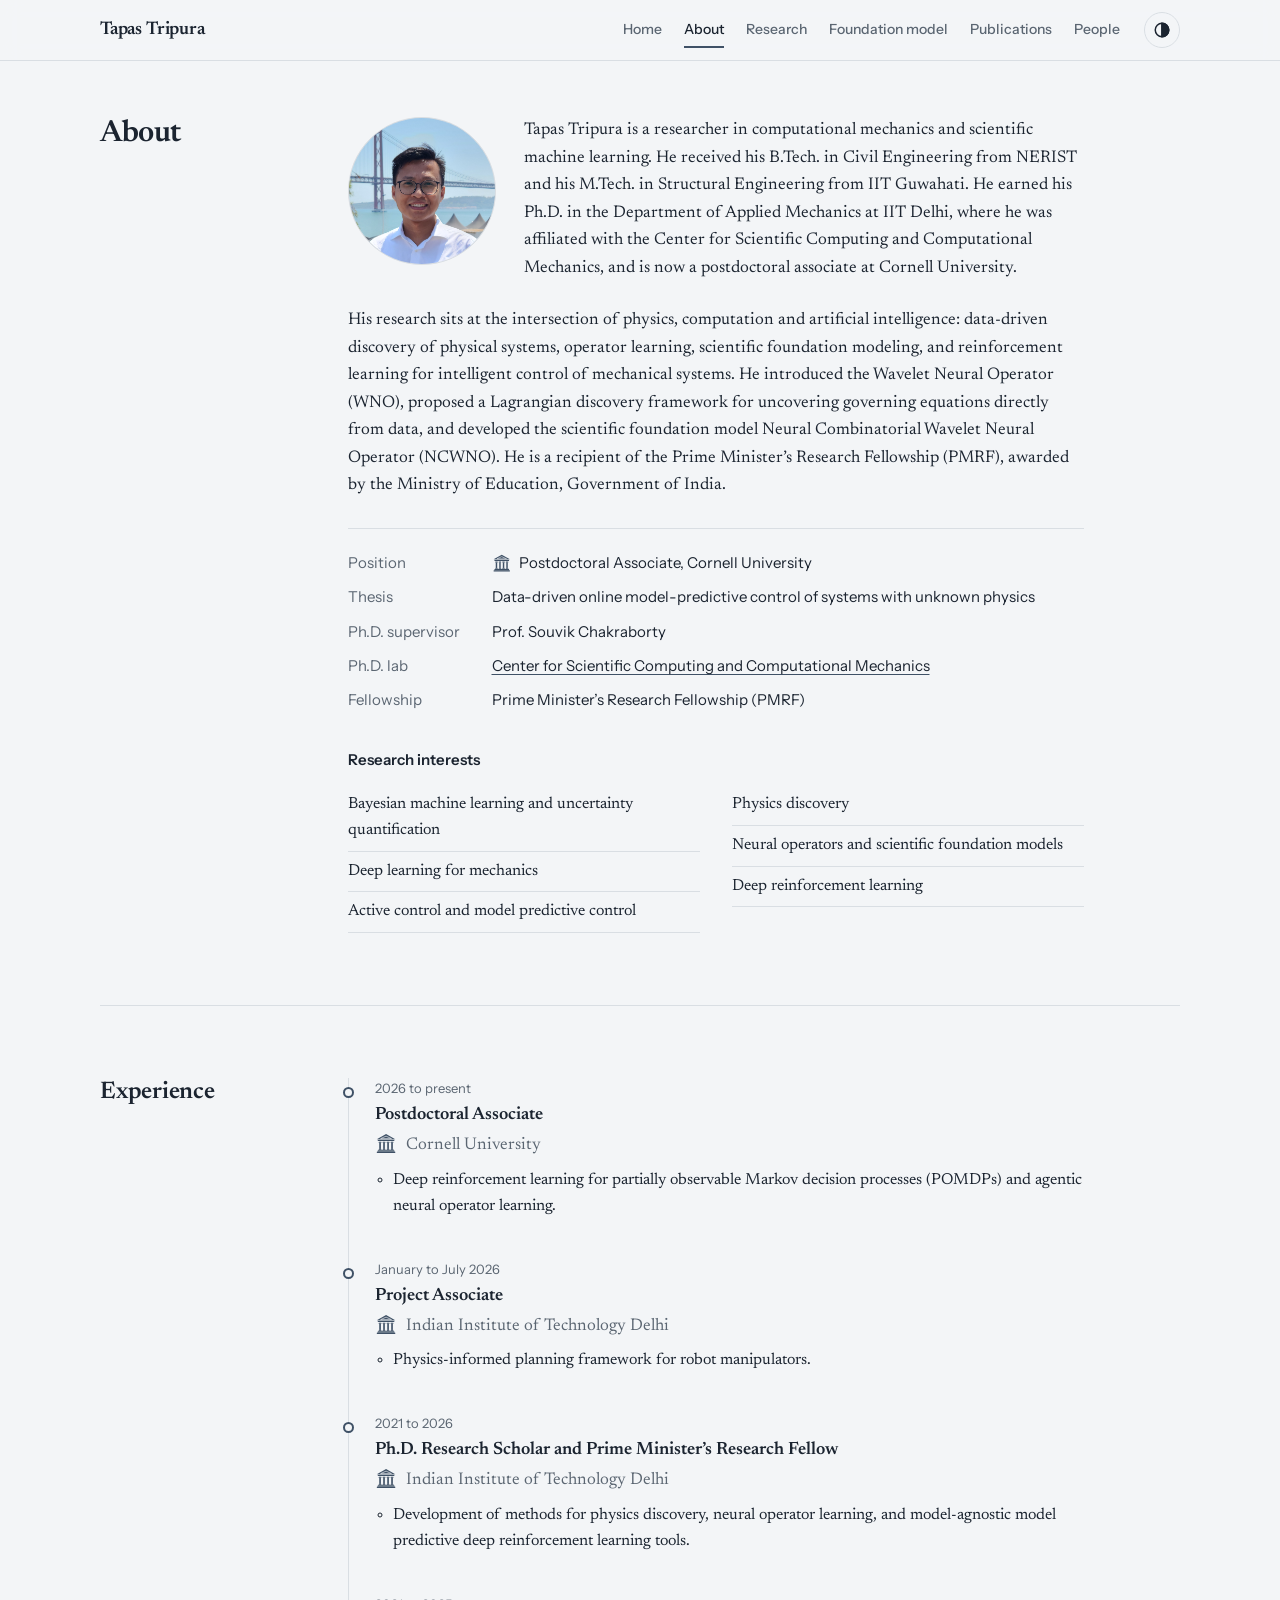
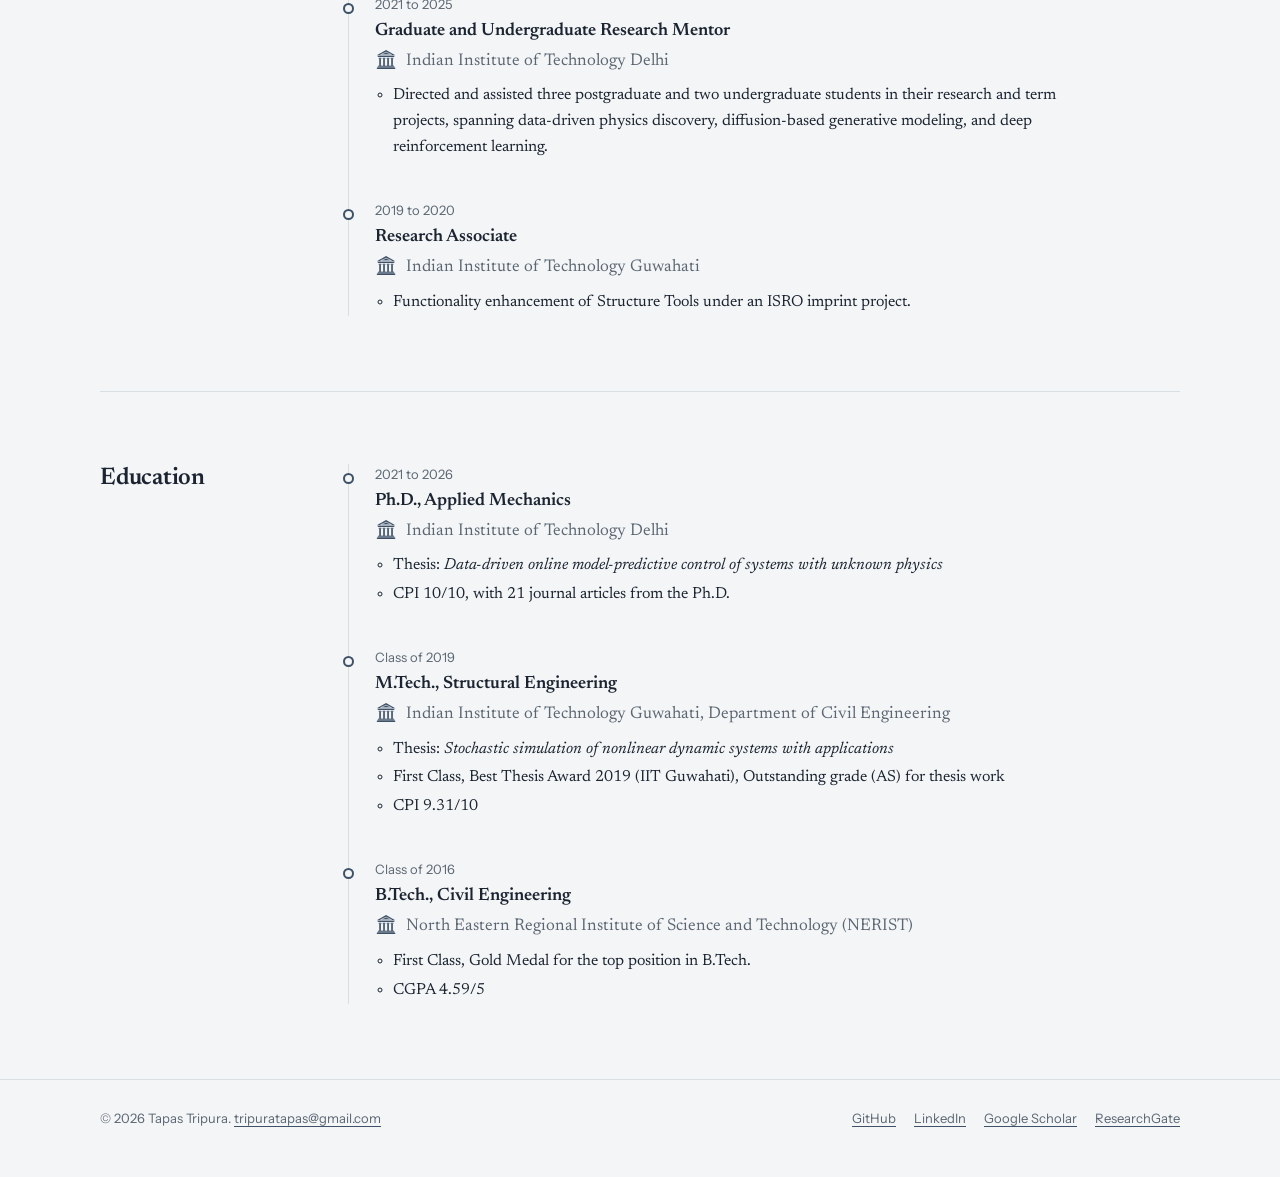
==== about.html @ 76a09822 "About: drop logo file reference Removed logos.js script from the footer." ====
<!DOCTYPE html>
<html lang="en">
<head>
<meta charset="utf-8">
<meta name="viewport" content="width=device-width, initial-scale=1">
<title>About | Tapas Tripura</title>
<meta name="description" content="Background, experience, research interests and education of Tapas Tripura, postdoctoral associate at Cornell University.">
<meta property="og:title" content="About | Tapas Tripura">
<meta property="og:description" content="Background, experience, research interests and education of Tapas Tripura, postdoctoral associate at Cornell University.">
<meta property="og:type" content="website">
<meta name="theme-color" content="#F3F5F7" media="(prefers-color-scheme: light)">
<meta name="theme-color" content="#12161B" media="(prefers-color-scheme: dark)">
<link rel="icon" href="data:image/svg+xml,%3Csvg xmlns='http://www.w3.org/2000/svg' viewBox='0 0 64 64'%3E%3Crect width='64' height='64' rx='12' fill='%233F5166'/%3E%3Cpath d='M4 34h12c4 0 5-14 9-14s4 24 8 24 4-30 8-30 4 20 8 20h11' fill='none' stroke='%23fff' stroke-width='4' stroke-linecap='round' stroke-linejoin='round'/%3E%3C/svg%3E">
<link rel="preconnect" href="https://fonts.googleapis.com">
<link rel="preconnect" href="https://fonts.gstatic.com" crossorigin="">
<link href="https://fonts.googleapis.com/css2?family=Instrument+Sans:wght@400;500;600&amp;family=Newsreader:ital,opsz,wght@0,6..72,400;0,6..72,500;0,6..72,600;1,6..72,400&amp;display=swap" rel="stylesheet">
<link rel="stylesheet" href="style.css">

</head>
<body>
<a class="skip" href="#main">Skip to content</a>
<header class="top">
  <div class="wrap">
    <a class="brand" href="index.html">Tapas Tripura</a>
    <nav class="main" aria-label="Sections"><ul><li><a href="index.html">Home</a></li><li><a href="about.html" aria-current="page">About</a></li><li><a href="research.html">Research</a></li><li><a href="foundation-model.html">Foundation model</a></li><li><a href="publications.html">Publications</a></li><li><a href="collaborations.html">People</a></li></ul></nav>
    <button class="theme-btn" id="themeBtn" type="button" aria-label="Switch between light and dark theme">
      <svg width="18" height="18" viewBox="0 0 24 24" fill="none" stroke="currentColor" stroke-width="2" aria-hidden="true"><circle cx="12" cy="12" r="9"></circle><path d="M12 3v18"></path><path d="M12 3a9 9 0 0 1 0 18z" fill="currentColor"></path></svg>
    </button>
  </div>
</header>
<main id="main">
<div class="wrap">
<section class="sec first" id="about" aria-labelledby="h-about">
      <h1 id="h-about">About</h1>
      <div class="body">
        <div class="about-top">
          <img class="portrait" id="portrait" src="assets/dp.png" alt="Portrait of Tapas Tripura" width="148" height="148">
          <div>
            <p>Tapas Tripura is a researcher in computational mechanics and scientific machine learning. He received his B.Tech. in Civil Engineering from NERIST and his M.Tech. in Structural Engineering from IIT Guwahati. He earned his Ph.D. in the Department of Applied Mechanics at IIT Delhi, where he was affiliated with the Center for Scientific Computing and Computational Mechanics, and is now a postdoctoral associate at Cornell University.</p>
          </div>
        </div>
        <p>His research sits at the intersection of physics, computation and artificial intelligence: data-driven discovery of physical systems, operator learning, scientific foundation modeling, and reinforcement learning for intelligent control of mechanical systems. He introduced the Wavelet Neural Operator (WNO), proposed a Lagrangian discovery framework for uncovering governing equations directly from data, and developed the scientific foundation model Neural Combinatorial Wavelet Neural Operator (NCWNO). He is a recipient of the Prime Minister’s Research Fellowship (PMRF), awarded by the Ministry of Education, Government of India.</p>

        <dl class="facts">
          <dt>Position</dt><dd>Postdoctoral Associate, Cornell University</dd>
          <dt>Thesis</dt><dd>Data-driven online model-predictive control of systems with unknown physics</dd>
          <dt>Ph.D. supervisor</dt><dd>Prof. Souvik Chakraborty</dd>
          <dt>Ph.D. lab</dt><dd><a href="https://www.csccm.in/" target="_blank" rel="noopener">Center for Scientific Computing and Computational Mechanics</a></dd>
          <dt>Fellowship</dt><dd>Prime Minister’s Research Fellowship (PMRF)</dd>
        </dl>

        <h3 class="sub">Research interests</h3>
        <ul class="interests">
          <li>Bayesian machine learning and uncertainty quantification</li>
          <li>Deep learning for mechanics</li>
          <li>Active control and model predictive control</li>
          <li>Physics discovery</li>
          <li>Neural operators and scientific foundation models</li>
          <li>Deep reinforcement learning</li>
        </ul>
      </div>
    </section>

<section class="sec" id="experience" aria-labelledby="h-experience">
      <h2 id="h-experience">Experience</h2>
      <div class="body">
        <ol class="timeline">
          <li>
            <span class="when">2026 to present</span>
            <h3>Postdoctoral Associate</h3>
            <p class="where">Cornell University</p>
            <ul>
              <li>Deep reinforcement learning for partially observable Markov decision processes (POMDPs) and agentic neural operator learning.</li>
            </ul>
          </li>
          <li>
            <span class="when">January to July 2026</span>
            <h3>Project Associate</h3>
            <p class="where">Indian Institute of Technology Delhi</p>
            <ul>
              <li>Physics-informed planning framework for robot manipulators.</li>
            </ul>
          </li>
          <li>
            <span class="when">2021 to 2026</span>
            <h3>Ph.D. Research Scholar and Prime Minister’s Research Fellow</h3>
            <p class="where">Indian Institute of Technology Delhi</p>
            <ul>
              <li>Development of methods for physics discovery, neural operator learning, and model-agnostic model predictive deep reinforcement learning tools.</li>
            </ul>
          </li>
          <li>
            <span class="when">2021 to 2025</span>
            <h3>Graduate and Undergraduate Research Mentor</h3>
            <p class="where">Indian Institute of Technology Delhi</p>
            <ul>
              <li>Directed and assisted three postgraduate and two undergraduate students in their research and term projects, spanning data-driven physics discovery, diffusion-based generative modeling, and deep reinforcement learning.</li>
            </ul>
          </li>
          <li>
            <span class="when">2019 to 2020</span>
            <h3>Research Associate</h3>
            <p class="where">Indian Institute of Technology Guwahati</p>
            <ul>
              <li>Functionality enhancement of Structure Tools under an ISRO imprint project.</li>
            </ul>
          </li>
        </ol>
      </div>
    </section>

    <section class="sec" id="education" aria-labelledby="h-education">
      <h2 id="h-education">Education</h2>
      <div class="body">
        <ol class="timeline">
          <li>
            <span class="when">2021 to 2026</span>
            <h3>Ph.D., Applied Mechanics</h3>
            <p class="where">Indian Institute of Technology Delhi</p>
            <ul>
              <li>Thesis: <em>Data-driven online model-predictive control of systems with unknown physics</em></li>
              <li>CPI 10/10, with 21 journal articles from the Ph.D.</li>
            </ul>
          </li>
          <li>
            <span class="when">Class of 2019</span>
            <h3>M.Tech., Structural Engineering</h3>
            <p class="where">Indian Institute of Technology Guwahati, Department of Civil Engineering</p>
            <ul>
              <li>Thesis: <em>Stochastic simulation of nonlinear dynamic systems with applications</em></li>
              <li>First Class, Best Thesis Award 2019 (IIT Guwahati), Outstanding grade (AS) for thesis work</li>
              <li>CPI 9.31/10</li>
            </ul>
          </li>
          <li>
            <span class="when">Class of 2016</span>
            <h3>B.Tech., Civil Engineering</h3>
            <p class="where">North Eastern Regional Institute of Science and Technology (NERIST)</p>
            <ul>
              <li>First Class, Gold Medal for the top position in B.Tech.</li>
              <li>CGPA 4.59/5</li>
            </ul>
          </li>
        </ol>
      </div>
    </section>
</div>
</main>
<footer class="foot">
  <div class="wrap">
    <p>© <span id="yr">2026</span> Tapas Tripura. <a href="mailto:tripuratapas@gmail.com">tripuratapas@gmail.com</a></p>
    <ul class="foot-links">
      <li><a href="https://github.com/TapasTripura" target="_blank" rel="noopener">GitHub</a></li>
      <li><a href="https://www.linkedin.com/in/tripuratapas/" target="_blank" rel="noopener">LinkedIn</a></li>
      <li><a href="https://scholar.google.com/citations?hl=en&amp;user=pW9ZY3QAAAAJ" target="_blank" rel="noopener">Google Scholar</a></li>
      <li><a href="https://www.researchgate.net/profile/Tapas-Tripura" target="_blank" rel="noopener">ResearchGate</a></li>
    </ul>
  </div>
</footer>
<script src="site.js" defer></script>
</body>
</html>
---- style.css ----
:root {
  --paper: #F3F5F7;
  --surface: #FFFFFF;
  --ink: #1B2430;
  --muted: #5B6672;
  --line: #D9DEE3;
  --teal: #3F5166;
  --teal-ink: #FFFFFF;
  --indigo: #5F6F80;
  --serif: "Newsreader", Georgia, "Times New Roman", serif;
  --sans: "Instrument Sans", system-ui, -apple-system, "Segoe UI", Roboto, sans-serif;
  color-scheme: light;
}
@media (prefers-color-scheme: dark) {
  :root:not([data-theme="light"]) {
    --paper: #12161B; --surface: #181E25; --ink: #E6EAEE; --muted: #9AA5B1;
    --line: #29313A; --teal: #A9B8C9; --teal-ink: #12161B; --indigo: #7F90A3;
    color-scheme: dark;
  }
}
:root[data-theme="dark"] {
  --paper: #12161B; --surface: #181E25; --ink: #E6EAEE; --muted: #9AA5B1;
  --line: #29313A; --teal: #A9B8C9; --teal-ink: #12161B; --indigo: #7F90A3;
  color-scheme: dark;
}

*, *::before, *::after { box-sizing: border-box; }
html { scroll-behavior: smooth; scroll-padding-top: 88px; -webkit-text-size-adjust: 100%; }
body {
  margin: 0; background: var(--paper); color: var(--ink);
  font-family: var(--serif); font-size: 1.0625rem; line-height: 1.62;
  text-rendering: optimizeLegibility; -webkit-font-smoothing: antialiased;
}
img { max-width: 100%; display: block; }
a { color: inherit; text-decoration: underline; text-decoration-color: var(--teal); text-decoration-thickness: 1px; text-underline-offset: 3px; }
a:hover { color: var(--teal); }
:focus-visible { outline: 2px solid var(--teal); outline-offset: 3px; border-radius: 2px; }
.wrap { width: min(1080px, 100% - 40px); margin-inline: auto; }
.skip { position: absolute; left: -999px; top: 8px; background: var(--teal); color: var(--teal-ink); padding: 8px 14px; font-family: var(--sans); z-index: 50; }
.skip:focus { left: 8px; }

/* Header */
header.top {
  position: sticky; top: 0; z-index: 20;
  background: color-mix(in srgb, var(--paper) 88%, transparent);
  backdrop-filter: blur(10px); -webkit-backdrop-filter: blur(10px);
  border-bottom: 1px solid var(--line);
}
.top .wrap { display: flex; align-items: center; gap: 24px; min-height: 60px; }
.brand { font-family: var(--serif); font-weight: 600; font-size: 1.15rem; text-decoration: none; letter-spacing: -0.01em; white-space: nowrap; }
.brand:hover { color: var(--ink); }
nav.main { margin-left: auto; overflow-x: auto; scrollbar-width: none; }
nav.main::-webkit-scrollbar { display: none; }
nav.main ul { display: flex; gap: 22px; list-style: none; margin: 0; padding: 0; }
nav.main a {
  font-family: var(--sans); font-size: 0.875rem; font-weight: 500; color: var(--muted);
  text-decoration: none; white-space: nowrap; padding: 6px 0; display: block;
  border-bottom: 2px solid transparent;
}
nav.main a:hover { color: var(--ink); }
nav.main a[aria-current="true"] { color: var(--ink); border-bottom-color: var(--teal); }
.theme-btn {
  flex: none; width: 36px; height: 36px; display: grid; place-items: center;
  background: transparent; color: var(--ink); border: 1px solid var(--line); border-radius: 50%; cursor: pointer;
}
.theme-btn:hover { border-color: var(--teal); color: var(--teal); }

/* Hero */
.hero { padding: 72px 0 40px; }
.hero h1 {
  font-family: var(--serif); font-weight: 500; letter-spacing: -0.025em; line-height: 1;
  font-size: clamp(2.8rem, 7.2vw, 5.4rem); margin: 0 0 22px;
}
.lede { font-size: clamp(1.15rem, 2.2vw, 1.4rem); line-height: 1.5; max-width: 40em; margin: 0 0 28px; color: var(--ink); }
.actions { display: flex; flex-wrap: wrap; gap: 12px; }
.btn {
  font-family: var(--sans); font-weight: 500; font-size: 0.9375rem; text-decoration: none;
  padding: 10px 18px; border-radius: 6px; border: 1px solid var(--ink); color: var(--ink); background: transparent;
}
.btn:hover { color: var(--ink); border-color: var(--teal); background: color-mix(in srgb, var(--teal) 10%, transparent); }
.btn.primary { background: var(--teal); border-color: var(--teal); color: var(--teal-ink); }
.btn.primary:hover { color: var(--teal-ink); filter: brightness(1.08); background: var(--teal); }

.scope { margin: 48px 0 0; }
.scope-frame { background: var(--surface); border: 1px solid var(--line); border-radius: 10px; overflow: hidden; }
#wave { display: block; width: 100%; height: 330px; touch-action: pan-y; cursor: crosshair; }
.scope figcaption { font-family: var(--sans); font-size: 0.8125rem; line-height: 1.5; color: var(--muted); margin-top: 12px; max-width: 62em; }

/* Sections */
.sec { display: grid; grid-template-columns: 200px minmax(0, 1fr); gap: 48px; padding: 72px 0; border-top: 1px solid var(--line); }
.sec > h2 {
  font-family: var(--serif); font-weight: 600; font-size: 1.5rem; letter-spacing: -0.01em; line-height: 1.2;
  margin: 0; align-self: start; position: sticky; top: 92px;
}
.body { max-width: 46rem; min-width: 0; }
.body > :first-child { margin-top: 0; }
.body p { margin: 0 0 1em; }

/* About */
.about-top { display: grid; grid-template-columns: 148px 1fr; gap: 28px; align-items: start; margin-bottom: 8px; }
.portrait { width: 148px; aspect-ratio: 1; object-fit: cover; object-position: center 20%; border-radius: 50%; background: var(--line); border: 1px solid var(--line); }
dl.facts { margin: 28px 0 0; font-family: var(--sans); font-size: 0.9375rem; display: grid; grid-template-columns: 8.5em 1fr; gap: 10px 16px; padding-top: 22px; border-top: 1px solid var(--line); }
dl.facts dt { color: var(--muted); }
dl.facts dd { margin: 0; }
.sub { font-family: var(--sans); font-weight: 600; font-size: 0.9375rem; margin: 36px 0 12px; }
ul.interests { list-style: none; margin: 0; padding: 0; columns: 2; column-gap: 32px; font-size: 1rem; }
ul.interests li { break-inside: avoid; padding: 7px 0; border-bottom: 1px solid var(--line); }

/* Research rows */
.row { padding: 30px 0; border-top: 1px solid var(--line); }
.row:first-child { padding-top: 0; border-top: 0; }
.row h3 { font-family: var(--serif); font-weight: 600; font-size: 1.28rem; margin: 0 0 8px; letter-spacing: -0.005em; }
.row p { margin: 0 0 14px; }
.links { display: grid; grid-template-columns: 4.6em minmax(0, 1fr); gap: 0 12px; font-family: var(--sans); font-size: 0.875rem; margin-top: 8px; }
.links .lab { color: var(--muted); }
.links ul { display: flex; flex-wrap: wrap; gap: 4px 18px; list-style: none; margin: 0; padding: 0; }
.links li { display: inline; }

/* Foundation model */
.feature { border-left: 3px solid var(--teal); padding-left: 24px; }
.feature h3 { font-family: var(--serif); font-weight: 600; font-size: 1.28rem; margin: 0 0 10px; }
.cols { display: grid; grid-template-columns: 1fr 1fr; gap: 28px; margin: 22px 0; }
.cols h4 { font-family: var(--sans); font-size: 0.9375rem; font-weight: 600; margin: 0 0 8px; }
.cols ul { margin: 0; padding-left: 1.1em; font-size: 1rem; }
.cols li { margin-bottom: 6px; }

/* Education timeline */
.timeline { list-style: none; margin: 0; padding: 0 0 0 26px; border-left: 1px solid var(--line); }
.timeline li { position: relative; padding-bottom: 36px; }
.timeline li:last-child { padding-bottom: 0; }
.timeline li::before { content: ""; position: absolute; left: -32px; top: 9px; width: 11px; height: 11px; border-radius: 50%; background: var(--paper); border: 2px solid var(--teal); }
.timeline .when { font-family: var(--sans); font-size: 0.8125rem; color: var(--muted); display: block; margin-bottom: 2px; }
.timeline h3 { font-size: 1.12rem; font-weight: 600; margin: 0 0 2px; }
.timeline .where { margin: 0 0 8px; color: var(--muted); }
.timeline ul { margin: 0; padding-left: 1.1em; font-size: 1rem; }
.timeline li li { padding: 0; margin-bottom: 3px; }
.timeline li li::before { display: none; }

/* Publications */
.tools { display: flex; flex-wrap: wrap; gap: 14px 16px; align-items: center; margin-bottom: 8px; font-family: var(--sans); }
.search {
  flex: 1 1 220px; min-width: 0; padding: 10px 14px; font: inherit; font-size: 0.9375rem; color: var(--ink);
  background: var(--surface); border: 1px solid var(--line); border-radius: 6px;
}
.search::placeholder { color: var(--muted); }
.seg { display: flex; flex-wrap: wrap; gap: 6px; }
.seg button {
  font: inherit; font-size: 0.8125rem; font-weight: 500; padding: 7px 12px; border-radius: 999px; cursor: pointer;
  color: var(--ink); background: transparent; border: 1px solid var(--line);
}
.seg button:hover { border-color: var(--teal); }
.seg button[aria-pressed="true"] { background: var(--ink); color: var(--paper); border-color: var(--ink); }
.count { font-family: var(--sans); font-size: 0.8125rem; color: var(--muted); margin: 10px 0 0; }
.pubs h3 { font-family: var(--sans); font-size: 0.9375rem; font-weight: 600; margin: 34px 0 6px; padding-bottom: 8px; border-bottom: 1px solid var(--ink); }
.pubs ol { list-style: none; margin: 0; padding: 0; }
.pubs li { padding: 16px 0; border-bottom: 1px solid var(--line); }
.pubs .ti { font-weight: 500; line-height: 1.4; display: block; }
.pubs .au { font-size: 0.9375rem; color: var(--muted); display: block; margin-top: 3px; }
.pubs .au strong { color: var(--ink); font-weight: 600; }
.pubs .ve { font-family: var(--sans); font-size: 0.8125rem; color: var(--muted); display: block; margin-top: 4px; }
.pubs .empty { padding: 28px 0; font-family: var(--sans); color: var(--muted); }

/* Collaborators */
.groups { display: grid; grid-template-columns: 1fr 1fr; gap: 36px 40px; }
.groups h3 { font-family: var(--sans); font-weight: 600; font-size: 0.9375rem; margin: 0 0 10px; padding-bottom: 8px; border-bottom: 1px solid var(--line); }
.groups ul { list-style: none; margin: 0; padding: 0; font-size: 1rem; }
.groups li { padding: 5px 0; }
.groups .role { display: block; font-family: var(--sans); font-size: 0.8125rem; color: var(--muted); }
.groups .wide { grid-column: 1 / -1; }

/* Contact */
.mail { font-size: clamp(1.3rem, 3.2vw, 1.9rem); font-weight: 500; letter-spacing: -0.01em; word-break: break-word; }
.social { display: flex; flex-wrap: wrap; gap: 10px 22px; list-style: none; padding: 0; margin: 22px 0 0; font-family: var(--sans); font-size: 0.9375rem; }
footer.foot { border-top: 1px solid var(--line); padding: 28px 0 48px; font-family: var(--sans); font-size: 0.8125rem; color: var(--muted); }

@media (max-width: 860px) {
  .sec { grid-template-columns: 1fr; gap: 24px; padding: 52px 0; }
  .sec > h2 { position: static; }
  .top .wrap { flex-wrap: wrap; gap: 4px 16px; padding-block: 8px; }
  nav.main { order: 3; width: 100%; margin-left: 0; }
  .theme-btn { margin-left: auto; }
  .brand + .theme-btn { margin-left: auto; }
  .hero { padding-top: 44px; }
}
@media (max-width: 640px) {
  #wave { height: 290px; }
  .about-top { grid-template-columns: 1fr; }
  .portrait { width: 128px; }
  ul.interests { columns: 1; }
  .cols, .groups { grid-template-columns: 1fr; }
  dl.facts { grid-template-columns: 1fr; gap: 2px; }
  dl.facts dd { margin-bottom: 10px; }
}
@media (prefers-reduced-motion: reduce) { html { scroll-behavior: auto; } }
@media print {
  header.top, .scope, .tools, .theme-btn { display: none; }
  body { background: #fff; color: #000; }
  .sec { break-inside: avoid-page; }
}

/* Multi-page additions */
.sec.first { border-top: 0; padding-top: 56px; }
.sec > h1 { font-family: var(--serif); font-weight: 600; font-size: 1.9rem; letter-spacing: -0.015em; line-height: 1.15; margin: 0; align-self: start; position: sticky; top: 92px; }
nav.main a[aria-current="page"] { color: var(--ink); border-bottom-color: var(--teal); }
.explore { list-style: none; margin: 0; padding: 0; }
.explore li { display: grid; grid-template-columns: 220px minmax(0, 1fr); gap: 24px; padding: 16px 0; border-bottom: 1px solid var(--line); }
.explore li:first-child { padding-top: 0; }
.explore a { font-weight: 600; }
footer.foot .wrap { display: flex; flex-wrap: wrap; gap: 10px 28px; justify-content: space-between; align-items: baseline; }
.foot p { margin: 0; }
.foot-links { display: flex; flex-wrap: wrap; gap: 6px 18px; list-style: none; margin: 0; padding: 0; }
@media (max-width: 860px) { .sec > h1 { position: static; } .sec.first { padding-top: 36px; } }
@media (max-width: 640px) { .explore li { grid-template-columns: 1fr; gap: 2px; } }

/* GitHub mark on Code labels */
.links .lab .gh { width: 14px; height: 14px; margin-right: 6px; vertical-align: -2px; fill: currentColor; }

/* Framework gallery */
.gallery { padding: 64px 0 24px; border-top: 1px solid var(--line); }
.gallery > h2 { font-family: var(--serif); font-weight: 600; font-size: 1.5rem; letter-spacing: -0.01em; line-height: 1.2; margin: 0 0 6px; }
.gal-lede { margin: 0 0 22px; color: var(--muted); font-family: var(--sans); font-size: 0.9375rem; max-width: 46em; }
.track { display: flex; overflow-x: auto; scroll-snap-type: x mandatory; scrollbar-width: none; overscroll-behavior-x: contain; }
.track::-webkit-scrollbar { display: none; }
.slide { flex: 0 0 100%; min-width: 0; margin: 0; scroll-snap-align: start; }
.fig { display: block; height: clamp(240px, 50vw, 500px); padding: 14px; background: #fff; border: 1px solid var(--line); border-radius: 10px; }
.fig img { display: block; width: 100%; height: 100%; object-fit: contain; }
.slide figcaption { padding: 18px 2px 0; }
.slide h3 { font-family: var(--serif); font-weight: 600; font-size: 1.2rem; margin: 0 0 4px; }
.slide p { margin: 0 0 10px; max-width: 52em; }
.gal-ctrl { display: flex; align-items: center; gap: 12px; margin-top: 22px; font-family: var(--sans); font-size: 0.8125rem; color: var(--muted); }
.nav-btn { flex: none; width: 36px; height: 36px; display: grid; place-items: center; padding: 0; border: 1px solid var(--line); border-radius: 50%; background: transparent; color: var(--ink); cursor: pointer; }
.nav-btn:hover { border-color: var(--teal); color: var(--teal); }
.dots { display: flex; flex: 1; flex-wrap: wrap; gap: 14px; justify-content: center; }
.dots button { position: relative; width: 10px; height: 10px; padding: 0; border-radius: 50%; border: 1px solid var(--muted); background: transparent; cursor: pointer; }
.dots button::after { content: ""; position: absolute; inset: -9px; }
.dots button[aria-current="true"] { background: var(--teal); border-color: var(--teal); }
.play { font: inherit; min-width: 4.8em; padding: 6px 12px; border-radius: 999px; border: 1px solid var(--line); background: transparent; color: var(--ink); cursor: pointer; }
.play:hover { border-color: var(--teal); }
@media (max-width: 640px) { .gal-ctrl { flex-wrap: wrap; } .dots { order: 5; flex-basis: 100%; } .gallery { padding-top: 44px; } }

/* Map */
.map { margin-top: 28px; }
.map iframe { display: block; width: 100%; height: 320px; border: 1px solid var(--line); border-radius: 10px; background: var(--surface); }
.map-cap { margin: 10px 0 0; font-family: var(--sans); font-size: 0.8125rem; color: var(--muted); }
@media (max-width: 640px) { .map iframe { height: 260px; } }
@media print { .map iframe { display: none; } }

/* Publication DOI and code chips */
.pubs .ext { display: flex; flex-wrap: wrap; gap: 8px; margin-top: 10px; }
.pubs .chip { display: inline-flex; align-items: center; gap: 6px; max-width: 100%; padding: 5px 12px; border: 1px solid var(--line); border-radius: 999px; background: var(--surface); color: var(--ink); font-family: var(--sans); font-size: 0.8125rem; line-height: 1.3; text-decoration: none; overflow-wrap: anywhere; transition: background-color .18s ease, border-color .18s ease, color .18s ease, transform .18s ease, box-shadow .18s ease; }
.pubs .chip .k { font-weight: 600; }
.pubs .chip .gh { width: 14px; height: 14px; flex: none; fill: currentColor; }
.pubs .chip-doi { border-color: color-mix(in srgb, var(--teal) 45%, var(--line)); }
.pubs .chip-doi .k { color: var(--teal); }
.pubs .chip-code { border-color: color-mix(in srgb, var(--indigo) 45%, var(--line)); }
.pubs .chip-code .k { color: var(--indigo); }
.pubs .chip:hover, .pubs .chip:focus-visible { transform: translateY(-1px); box-shadow: 0 3px 10px color-mix(in srgb, var(--ink) 16%, transparent); }
.pubs .chip-doi:hover, .pubs .chip-doi:focus-visible { background: var(--teal); border-color: var(--teal); color: var(--teal-ink); }
.pubs .chip-code:hover, .pubs .chip-code:focus-visible { background: var(--indigo); border-color: var(--indigo); color: var(--paper); }
.pubs .chip:hover .k, .pubs .chip:focus-visible .k { color: inherit; }
@media (prefers-reduced-motion: reduce) { .pubs .chip { transition: none; } .pubs .chip:hover, .pubs .chip:focus-visible { transform: none; } }

/* Publication thumbnails */
.pubs li.pub { display: grid; grid-template-columns: 168px minmax(0, 1fr); gap: 22px; align-items: start; }
.pubs .thumb { display: block; width: 100%; aspect-ratio: 1; border: 1px solid var(--line); border-radius: 10px; overflow: hidden; position: relative; }
.pubs .thumb.real { background: #fff; padding: 6px; cursor: zoom-in; transition: border-color .18s ease, box-shadow .18s ease; }
.pubs .thumb.real:hover, .pubs .thumb.real:focus-visible { border-color: var(--teal); box-shadow: 0 3px 12px color-mix(in srgb, var(--ink) 16%, transparent); }
.pubs .thumb.real img { display: block; width: 100%; height: 100%; object-fit: contain; }
.pubs .thumb.tile { background: var(--surface); color: var(--muted); }
.pubs .thumb.tile svg { display: block; width: 66%; margin: 12% auto 0; }
.pubs .thumb.tile .tl { position: absolute; left: 10px; right: 10px; bottom: 9px; font-family: var(--sans); font-size: 0.6875rem; letter-spacing: 0.02em; color: var(--muted); white-space: nowrap; overflow: hidden; text-overflow: ellipsis; }
.pubs .thumb svg .gl { fill: none; stroke: currentColor; stroke-width: 2.4; stroke-linecap: round; stroke-linejoin: round; }
.pubs .thumb svg .faint { opacity: 0.4; }
.pubs .thumb svg .dash { stroke-dasharray: 4 4; }
.pubs .thumb svg .ga2 { fill: none; stroke: var(--teal); stroke-width: 2.4; stroke-linecap: round; stroke-linejoin: round; }
.pubs .thumb svg .ga { fill: var(--teal); stroke: none; }
.pubs .thumb svg .gd { fill: currentColor; opacity: 0.45; stroke: none; }
.pubs .thumb svg .gf { fill: var(--teal); opacity: 0.28; stroke: none; }
@media (max-width: 640px) { .pubs li.pub { grid-template-columns: 92px minmax(0, 1fr); gap: 14px; } .pubs .thumb.tile .tl { display: none; } .pubs .thumb.tile svg { width: 74%; margin-top: 13%; } }

/* Institute icons */
.inst { display: inline-block; flex: none; width: 1.3em; height: 1.3em; margin-right: 0.5em; vertical-align: -0.3em; fill: var(--teal); }
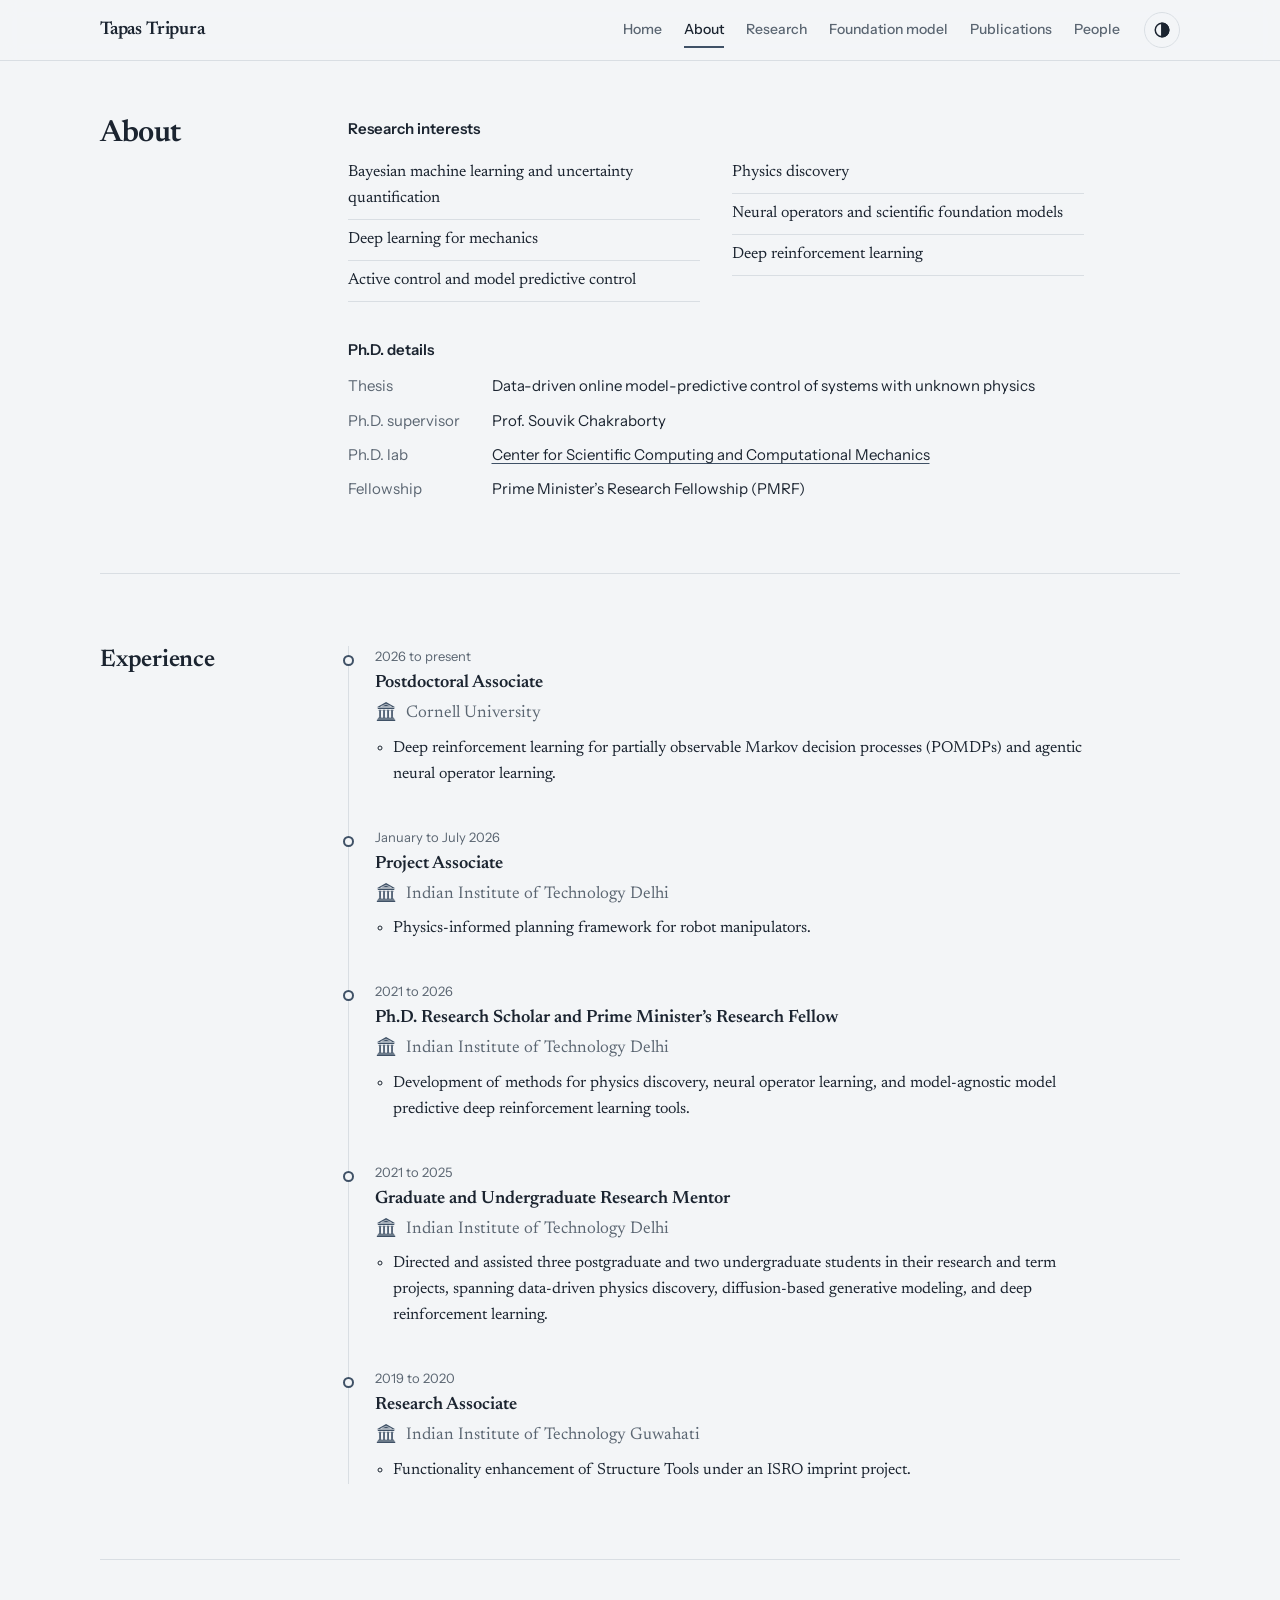
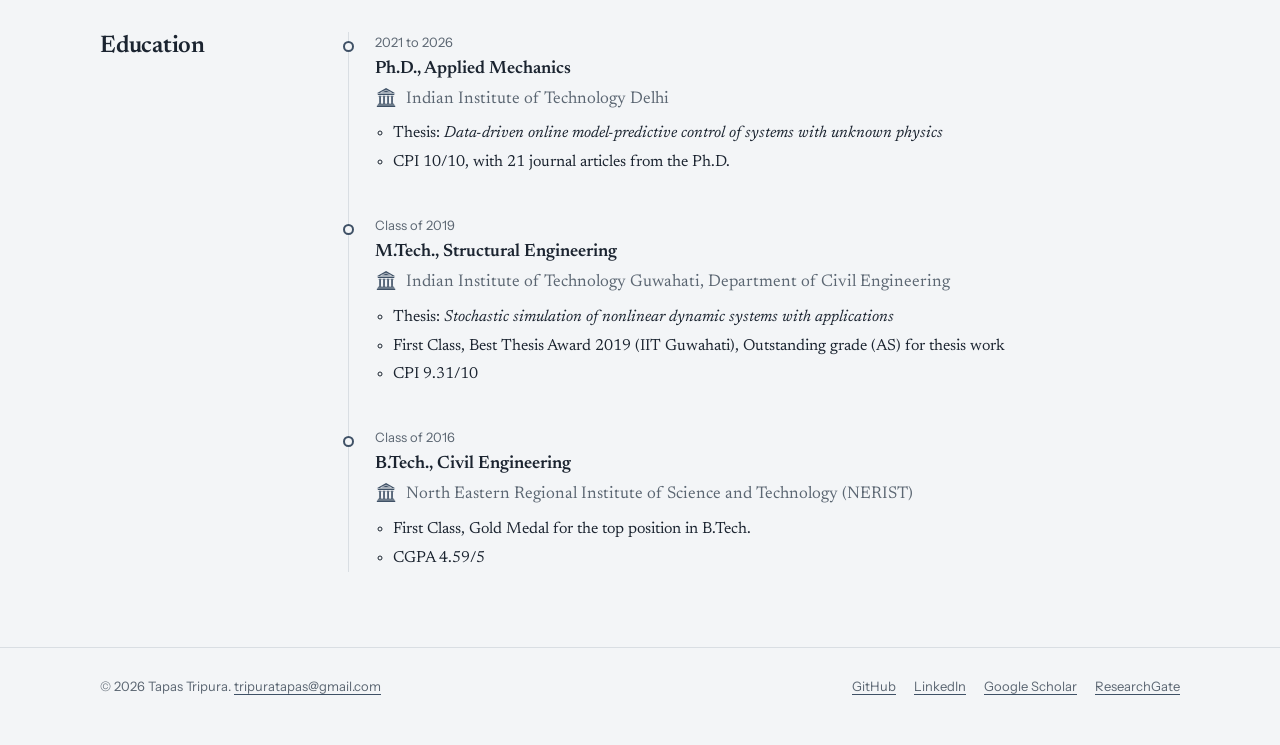
==== commit a09ca32b: "About: keep research interests, experience, education; move bio to Home Updated the description meta" ====
--- a/about.html
+++ b/about.html
@@ -4,9 +4,9 @@
 <meta charset="utf-8">
 <meta name="viewport" content="width=device-width, initial-scale=1">
 <title>About | Tapas Tripura</title>
-<meta name="description" content="Background, experience, research interests and education of Tapas Tripura, postdoctoral associate at Cornell University.">
+<meta name="description" content="Research interests, experience and education of Tapas Tripura.">
 <meta property="og:title" content="About | Tapas Tripura">
-<meta property="og:description" content="Background, experience, research interests and education of Tapas Tripura, postdoctoral associate at Cornell University.">
+<meta property="og:description" content="Research interests, experience and education of Tapas Tripura.">
 <meta property="og:type" content="website">
 <meta name="theme-color" content="#F3F5F7" media="(prefers-color-scheme: light)">
 <meta name="theme-color" content="#12161B" media="(prefers-color-scheme: dark)">
@@ -33,22 +33,6 @@
 <section class="sec first" id="about" aria-labelledby="h-about">
       <h1 id="h-about">About</h1>
       <div class="body">
-        <div class="about-top">
-          <img class="portrait" id="portrait" src="assets/dp.png" alt="Portrait of Tapas Tripura" width="148" height="148">
-          <div>
-            <p>Tapas Tripura is a researcher in computational mechanics and scientific machine learning. He received his B.Tech. in Civil Engineering from NERIST and his M.Tech. in Structural Engineering from IIT Guwahati. He earned his Ph.D. in the Department of Applied Mechanics at IIT Delhi, where he was affiliated with the Center for Scientific Computing and Computational Mechanics, and is now a postdoctoral associate at Cornell University.</p>
-          </div>
-        </div>
-        <p>His research sits at the intersection of physics, computation and artificial intelligence: data-driven discovery of physical systems, operator learning, scientific foundation modeling, and reinforcement learning for intelligent control of mechanical systems. He introduced the Wavelet Neural Operator (WNO), proposed a Lagrangian discovery framework for uncovering governing equations directly from data, and developed the scientific foundation model Neural Combinatorial Wavelet Neural Operator (NCWNO). He is a recipient of the Prime Minister’s Research Fellowship (PMRF), awarded by the Ministry of Education, Government of India.</p>
-
-        <dl class="facts">
-          <dt>Position</dt><dd>Postdoctoral Associate, Cornell University</dd>
-          <dt>Thesis</dt><dd>Data-driven online model-predictive control of systems with unknown physics</dd>
-          <dt>Ph.D. supervisor</dt><dd>Prof. Souvik Chakraborty</dd>
-          <dt>Ph.D. lab</dt><dd><a href="https://www.csccm.in/" target="_blank" rel="noopener">Center for Scientific Computing and Computational Mechanics</a></dd>
-          <dt>Fellowship</dt><dd>Prime Minister’s Research Fellowship (PMRF)</dd>
-        </dl>
-
         <h3 class="sub">Research interests</h3>
         <ul class="interests">
           <li>Bayesian machine learning and uncertainty quantification</li>
@@ -58,6 +42,14 @@
           <li>Neural operators and scientific foundation models</li>
           <li>Deep reinforcement learning</li>
         </ul>
+
+        <h3 class="sub">Ph.D. details</h3>
+        <dl class="facts" style="margin-top:0;padding-top:0;border-top:0">
+          <dt>Thesis</dt><dd>Data-driven online model-predictive control of systems with unknown physics</dd>
+          <dt>Ph.D. supervisor</dt><dd>Prof. Souvik Chakraborty</dd>
+          <dt>Ph.D. lab</dt><dd><a href="https://www.csccm.in/" target="_blank" rel="noopener">Center for Scientific Computing and Computational Mechanics</a></dd>
+          <dt>Fellowship</dt><dd>Prime Minister’s Research Fellowship (PMRF)</dd>
+        </dl>
       </div>
     </section>
 
--- a/style.css
+++ b/style.css
@@ -280,3 +280,17 @@
 
 /* Institute icons */
 .inst { display: inline-block; flex: none; width: 1.3em; height: 1.3em; margin-right: 0.5em; vertical-align: -0.3em; fill: var(--teal); }
+
+/* Abstract chip and expandable panel */
+.pubs .chip-abs { cursor: pointer; border-color: color-mix(in srgb, var(--ink) 35%, var(--line)); }
+.pubs .chip-abs .k { color: var(--ink); }
+.pubs .chip-abs .cv { flex: none; transition: transform .2s ease; }
+.pubs .chip-abs[aria-expanded="true"] .cv { transform: rotate(180deg); }
+.pubs .chip-abs:hover, .pubs .chip-abs:focus-visible, .pubs .chip-abs[aria-expanded="true"] { background: var(--ink); border-color: var(--ink); color: var(--paper); }
+.pubs .chip-abs:hover .k, .pubs .chip-abs:focus-visible .k, .pubs .chip-abs[aria-expanded="true"] .k { color: inherit; }
+.pubs .abs { display: grid; grid-template-rows: 0fr; visibility: hidden; transition: grid-template-rows .28s ease, visibility 0s linear .28s; }
+.pubs .abs.open { grid-template-rows: 1fr; visibility: visible; transition: grid-template-rows .28s ease, visibility 0s; }
+.pubs .abs-in { overflow: hidden; min-height: 0; }
+.pubs .abs-in p { margin: 12px 0 0; padding: 12px 14px; background: var(--surface); border-left: 3px solid var(--teal); border-radius: 0 8px 8px 0; font-size: 0.9375rem; line-height: 1.6; }
+.pubs .abs-more { display: inline-block; margin-top: 8px; font-family: var(--sans); font-size: 0.8125rem; }
+@media (prefers-reduced-motion: reduce) { .pubs .abs, .pubs .abs.open, .pubs .chip-abs .cv { transition: none; } }
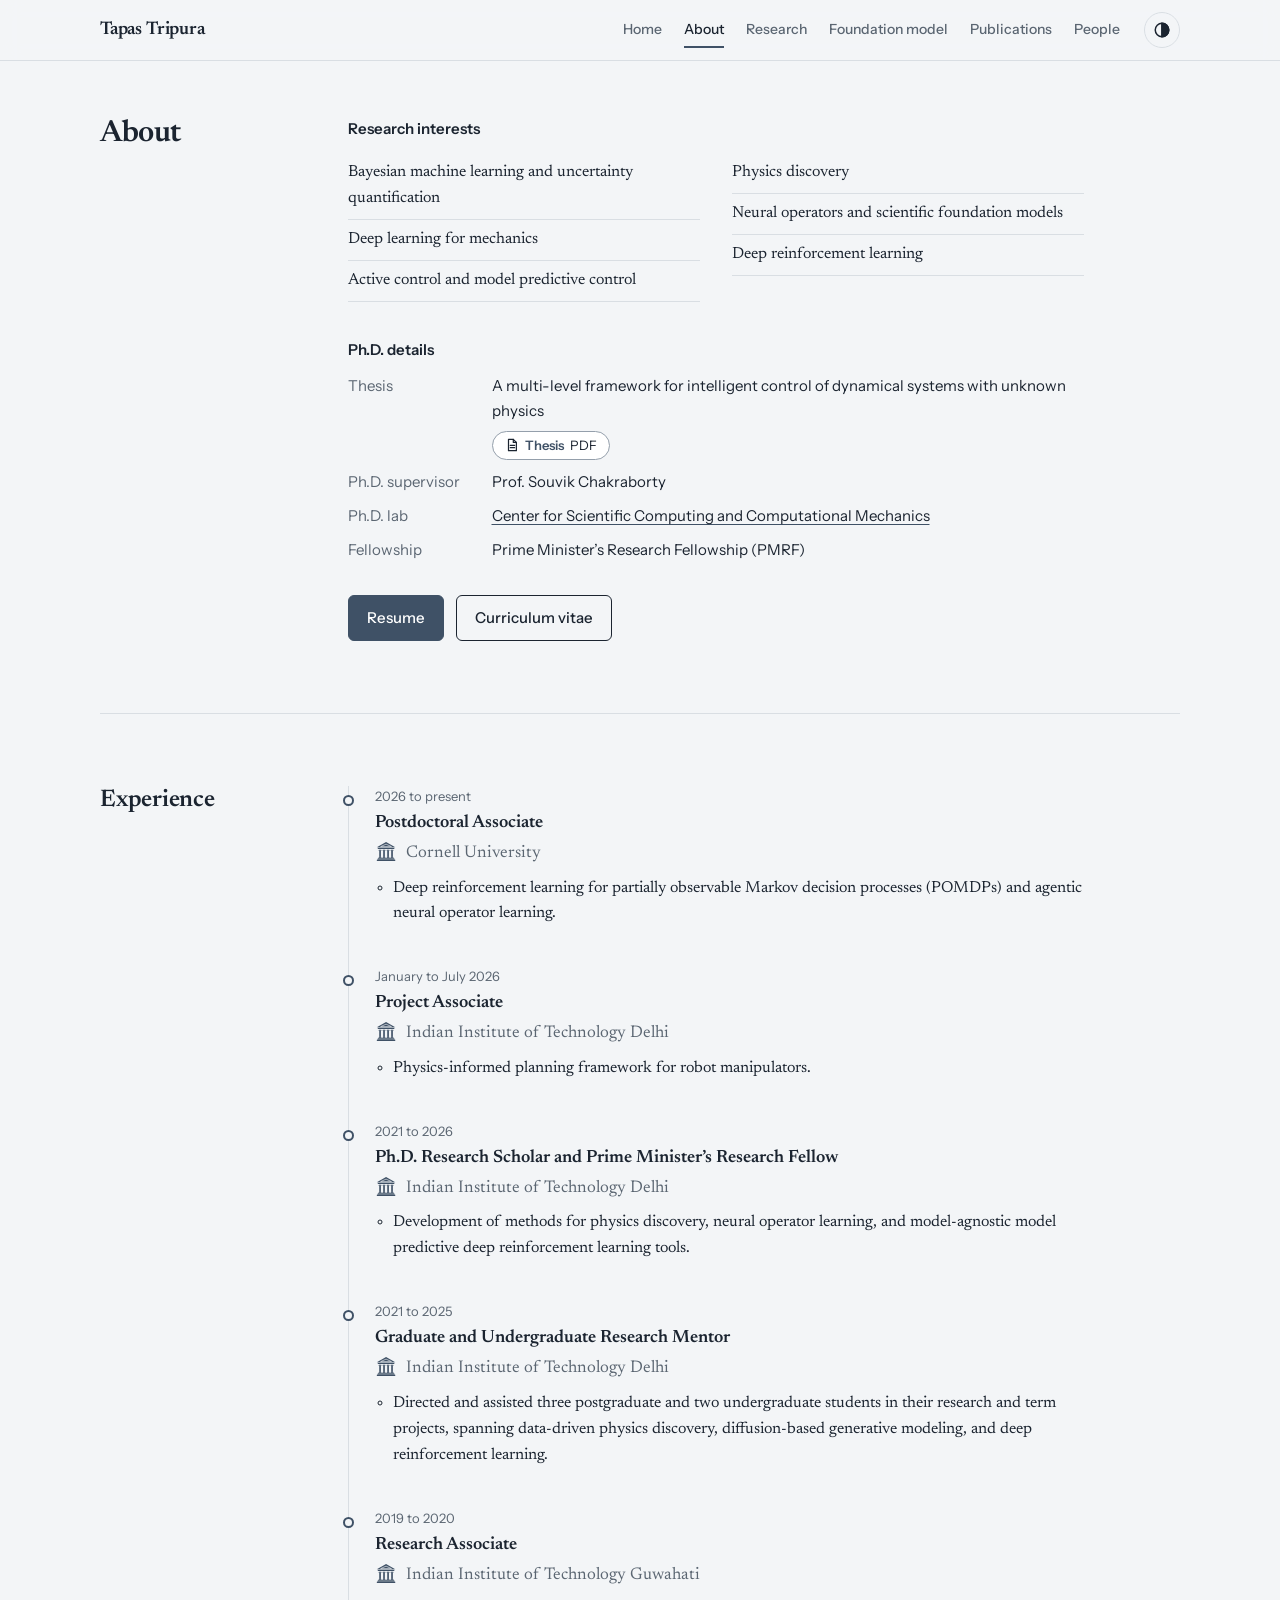
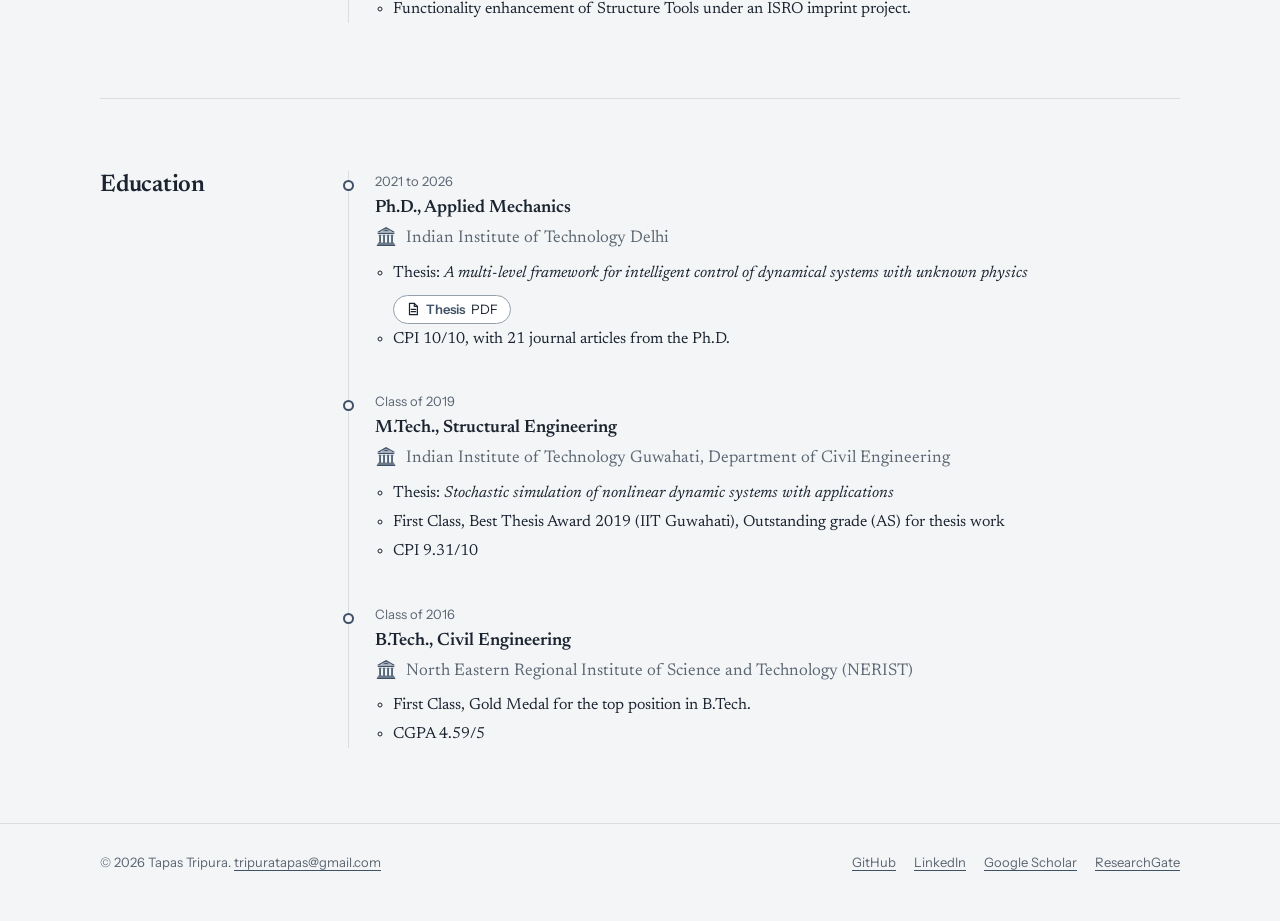
==== commit 6e11da64: "About: new thesis title and link, Resume and CV before Experience" ====
--- a/about.html
+++ b/about.html
@@ -45,11 +45,16 @@
 
         <h3 class="sub">Ph.D. details</h3>
         <dl class="facts" style="margin-top:0;padding-top:0;border-top:0">
-          <dt>Thesis</dt><dd>Data-driven online model-predictive control of systems with unknown physics</dd>
+          <dt>Thesis</dt><dd>A multi-level framework for intelligent control of dynamical systems with unknown physics<div class="chips"><a class="chip" href="https://drive.google.com/file/d/1l8EEzS_JVLeqb8yg4ttHn88NXLtLXa0l/view?usp=drive_link" target="_blank" rel="noopener" title="Open the thesis (PDF)"><svg class="ic" viewBox="0 0 16 16" width="14" height="14" aria-hidden="true"><path d="M4 1.5h5.5L13 5v9.5H4z" fill="none" stroke="currentColor" stroke-width="1.4" stroke-linejoin="round"/><path d="M9.5 1.5V5H13M6 8.5h5M6 11h5" fill="none" stroke="currentColor" stroke-width="1.4" stroke-linecap="round" stroke-linejoin="round"/></svg><span class="k">Thesis</span>PDF</a></div></dd>
           <dt>Ph.D. supervisor</dt><dd>Prof. Souvik Chakraborty</dd>
           <dt>Ph.D. lab</dt><dd><a href="https://www.csccm.in/" target="_blank" rel="noopener">Center for Scientific Computing and Computational Mechanics</a></dd>
           <dt>Fellowship</dt><dd>Prime Minister’s Research Fellowship (PMRF)</dd>
         </dl>
+
+        <div class="actions" style="margin-top:32px">
+          <a class="btn primary" href="https://drive.google.com/file/d/1e4fCkqmN73TlMyh7kAKODunybNo14KP4/view?usp=drive_link" target="_blank" rel="noopener">Resume</a>
+          <a class="btn" href="https://drive.google.com/file/d/1eIZW0h65R7KpfWfud3Xdux5ecomdVHwa/view?usp=drive_link" target="_blank" rel="noopener">Curriculum vitae</a>
+        </div>
       </div>
     </section>
 
@@ -110,7 +115,7 @@
             <h3>Ph.D., Applied Mechanics</h3>
             <p class="where">Indian Institute of Technology Delhi</p>
             <ul>
-              <li>Thesis: <em>Data-driven online model-predictive control of systems with unknown physics</em></li>
+              <li>Thesis: <em>A multi-level framework for intelligent control of dynamical systems with unknown physics</em><div class="chips"><a class="chip" href="https://drive.google.com/file/d/1l8EEzS_JVLeqb8yg4ttHn88NXLtLXa0l/view?usp=drive_link" target="_blank" rel="noopener" title="Open the thesis (PDF)"><svg class="ic" viewBox="0 0 16 16" width="14" height="14" aria-hidden="true"><path d="M4 1.5h5.5L13 5v9.5H4z" fill="none" stroke="currentColor" stroke-width="1.4" stroke-linejoin="round"/><path d="M9.5 1.5V5H13M6 8.5h5M6 11h5" fill="none" stroke="currentColor" stroke-width="1.4" stroke-linecap="round" stroke-linejoin="round"/></svg><span class="k">Thesis</span>PDF</a></div></li>
               <li>CPI 10/10, with 21 journal articles from the Ph.D.</li>
             </ul>
           </li>
--- a/style.css
+++ b/style.css
@@ -294,3 +294,12 @@
 .pubs .abs-in p { margin: 12px 0 0; padding: 12px 14px; background: var(--surface); border-left: 3px solid var(--teal); border-radius: 0 8px 8px 0; font-size: 0.9375rem; line-height: 1.6; }
 .pubs .abs-more { display: inline-block; margin-top: 8px; font-family: var(--sans); font-size: 0.8125rem; }
 @media (prefers-reduced-motion: reduce) { .pubs .abs, .pubs .abs.open, .pubs .chip-abs .cv { transition: none; } }
+
+/* Chips outside the publication list (thesis link) */
+.chips { display: flex; flex-wrap: wrap; gap: 8px; margin-top: 8px; }
+.chips .chip { display: inline-flex; align-items: center; gap: 6px; padding: 5px 12px; border: 1px solid color-mix(in srgb, var(--teal) 45%, var(--line)); border-radius: 999px; background: var(--surface); color: var(--ink); font-family: var(--sans); font-size: 0.8125rem; line-height: 1.3; text-decoration: none; transition: background-color .18s ease, border-color .18s ease, color .18s ease, transform .18s ease, box-shadow .18s ease; }
+.chips .chip .k { font-weight: 600; color: var(--teal); }
+.chips .chip .ic { flex: none; }
+.chips .chip:hover, .chips .chip:focus-visible { background: var(--teal); border-color: var(--teal); color: var(--teal-ink); transform: translateY(-1px); box-shadow: 0 3px 10px color-mix(in srgb, var(--ink) 16%, transparent); }
+.chips .chip:hover .k, .chips .chip:focus-visible .k { color: inherit; }
+@media (prefers-reduced-motion: reduce) { .chips .chip { transition: none; } .chips .chip:hover, .chips .chip:focus-visible { transform: none; } }
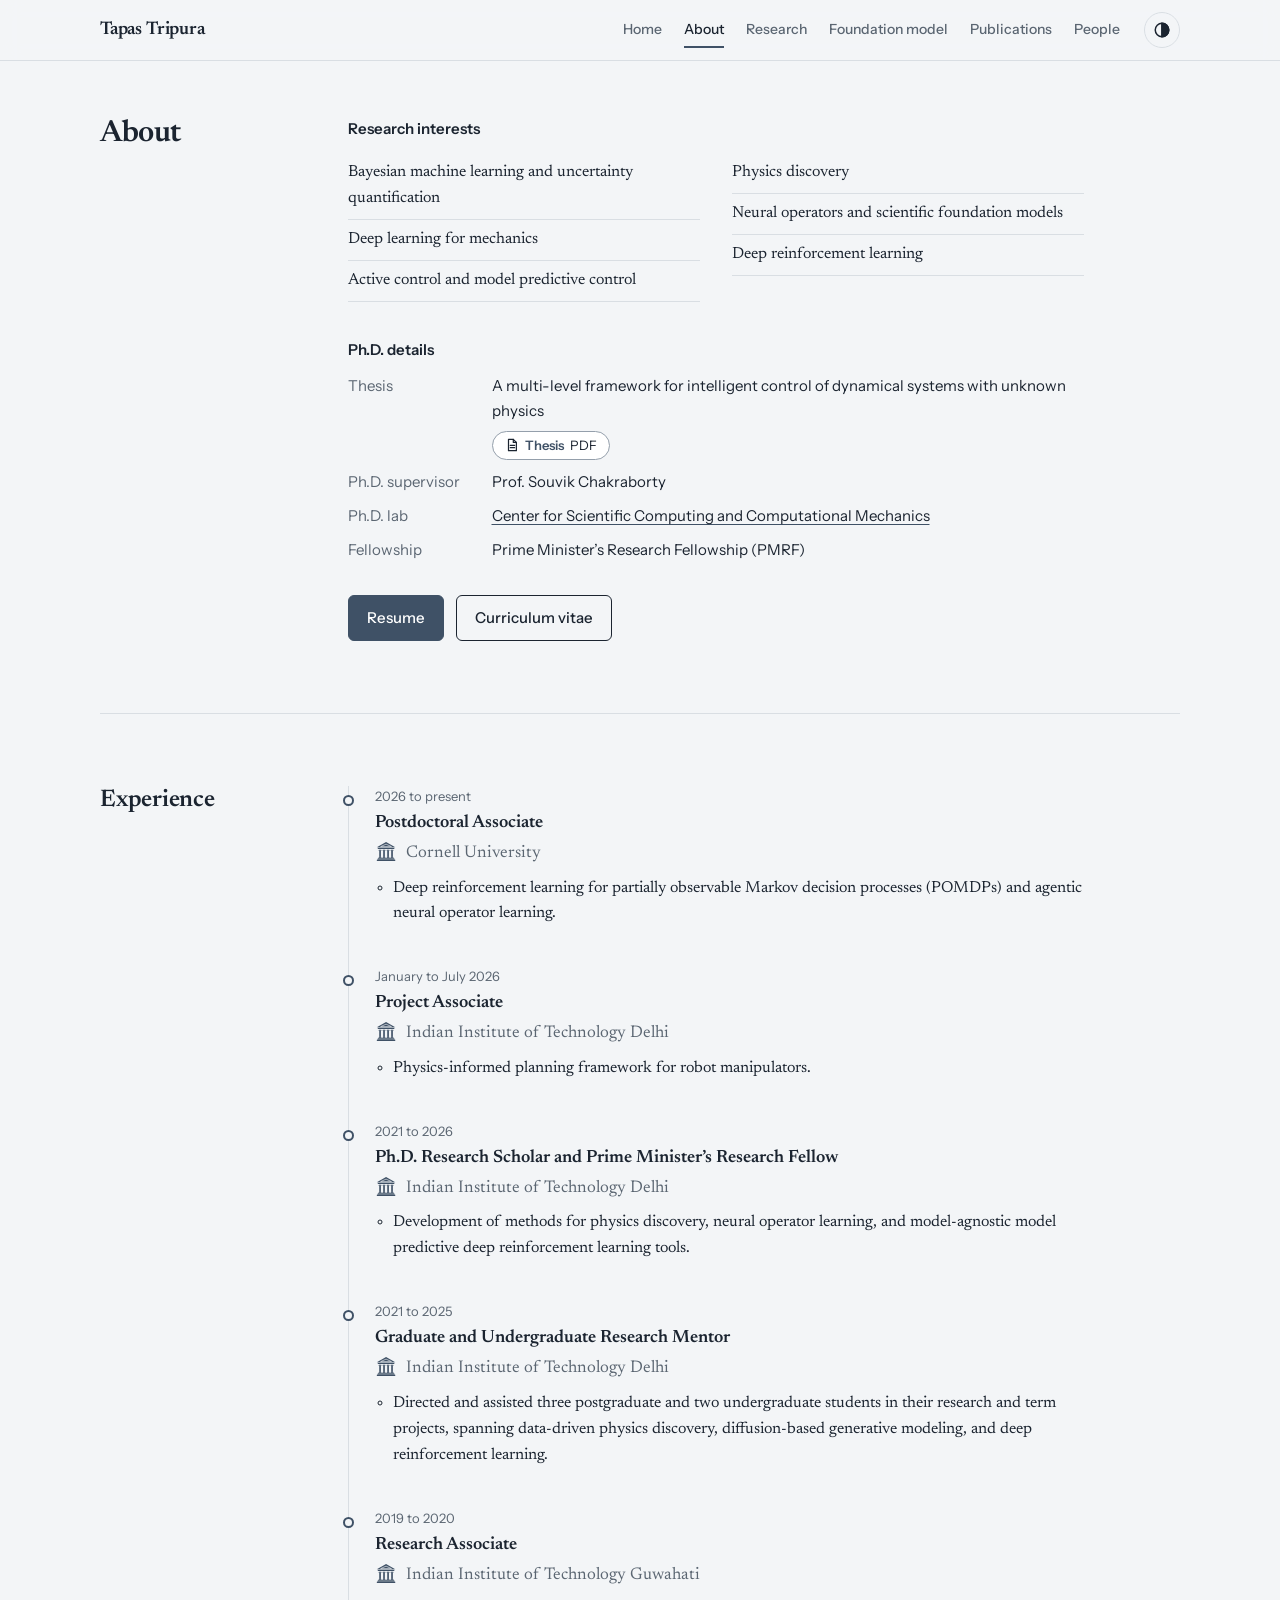
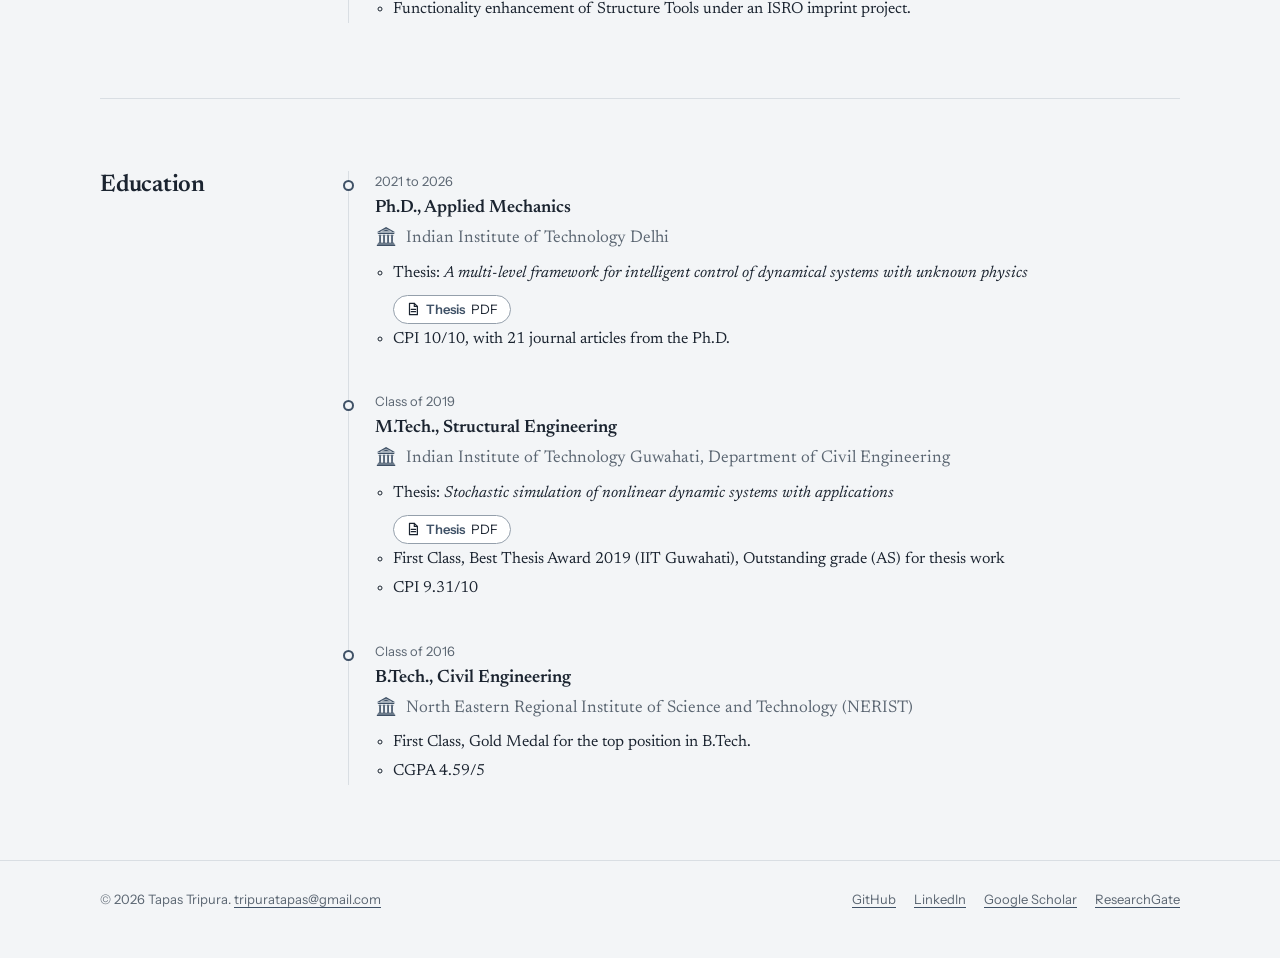
==== commit 3d2cd36b: "About: add M.Tech thesis link Added a link to the thesis PDF in the about section." ====
--- a/about.html
+++ b/about.html
@@ -124,7 +124,7 @@
             <h3>M.Tech., Structural Engineering</h3>
             <p class="where">Indian Institute of Technology Guwahati, Department of Civil Engineering</p>
             <ul>
-              <li>Thesis: <em>Stochastic simulation of nonlinear dynamic systems with applications</em></li>
+              <li>Thesis: <em>Stochastic simulation of nonlinear dynamic systems with applications</em><div class="chips"><a class="chip" href="https://drive.google.com/file/d/1crDI-RHvwH4qaAAMatVdSAQTd1YNXXZj/view?usp=drive_link" target="_blank" rel="noopener" title="Open the thesis (PDF)"><svg class="ic" viewBox="0 0 16 16" width="14" height="14" aria-hidden="true"><path d="M4 1.5h5.5L13 5v9.5H4z" fill="none" stroke="currentColor" stroke-width="1.4" stroke-linejoin="round"/><path d="M9.5 1.5V5H13M6 8.5h5M6 11h5" fill="none" stroke="currentColor" stroke-width="1.4" stroke-linecap="round" stroke-linejoin="round"/></svg><span class="k">Thesis</span>PDF</a></div></li>
               <li>First Class, Best Thesis Award 2019 (IIT Guwahati), Outstanding grade (AS) for thesis work</li>
               <li>CPI 9.31/10</li>
             </ul>
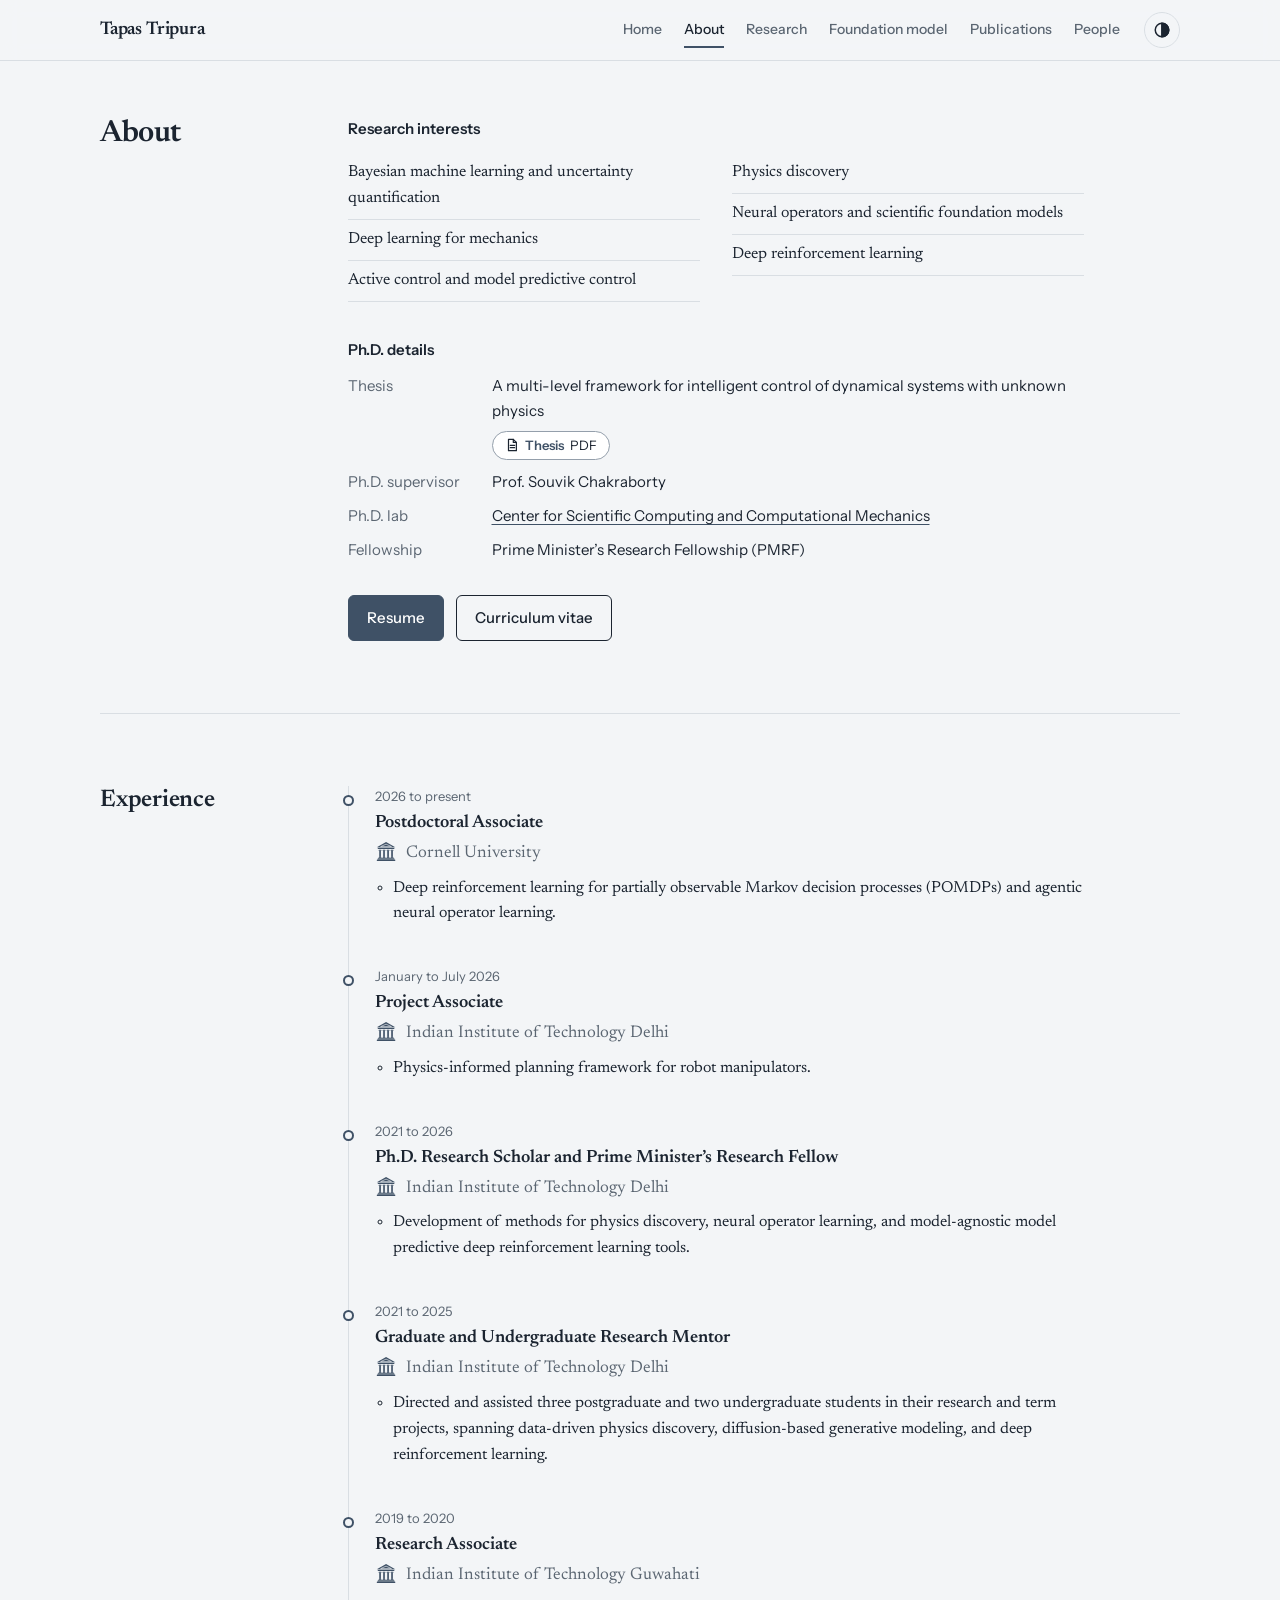
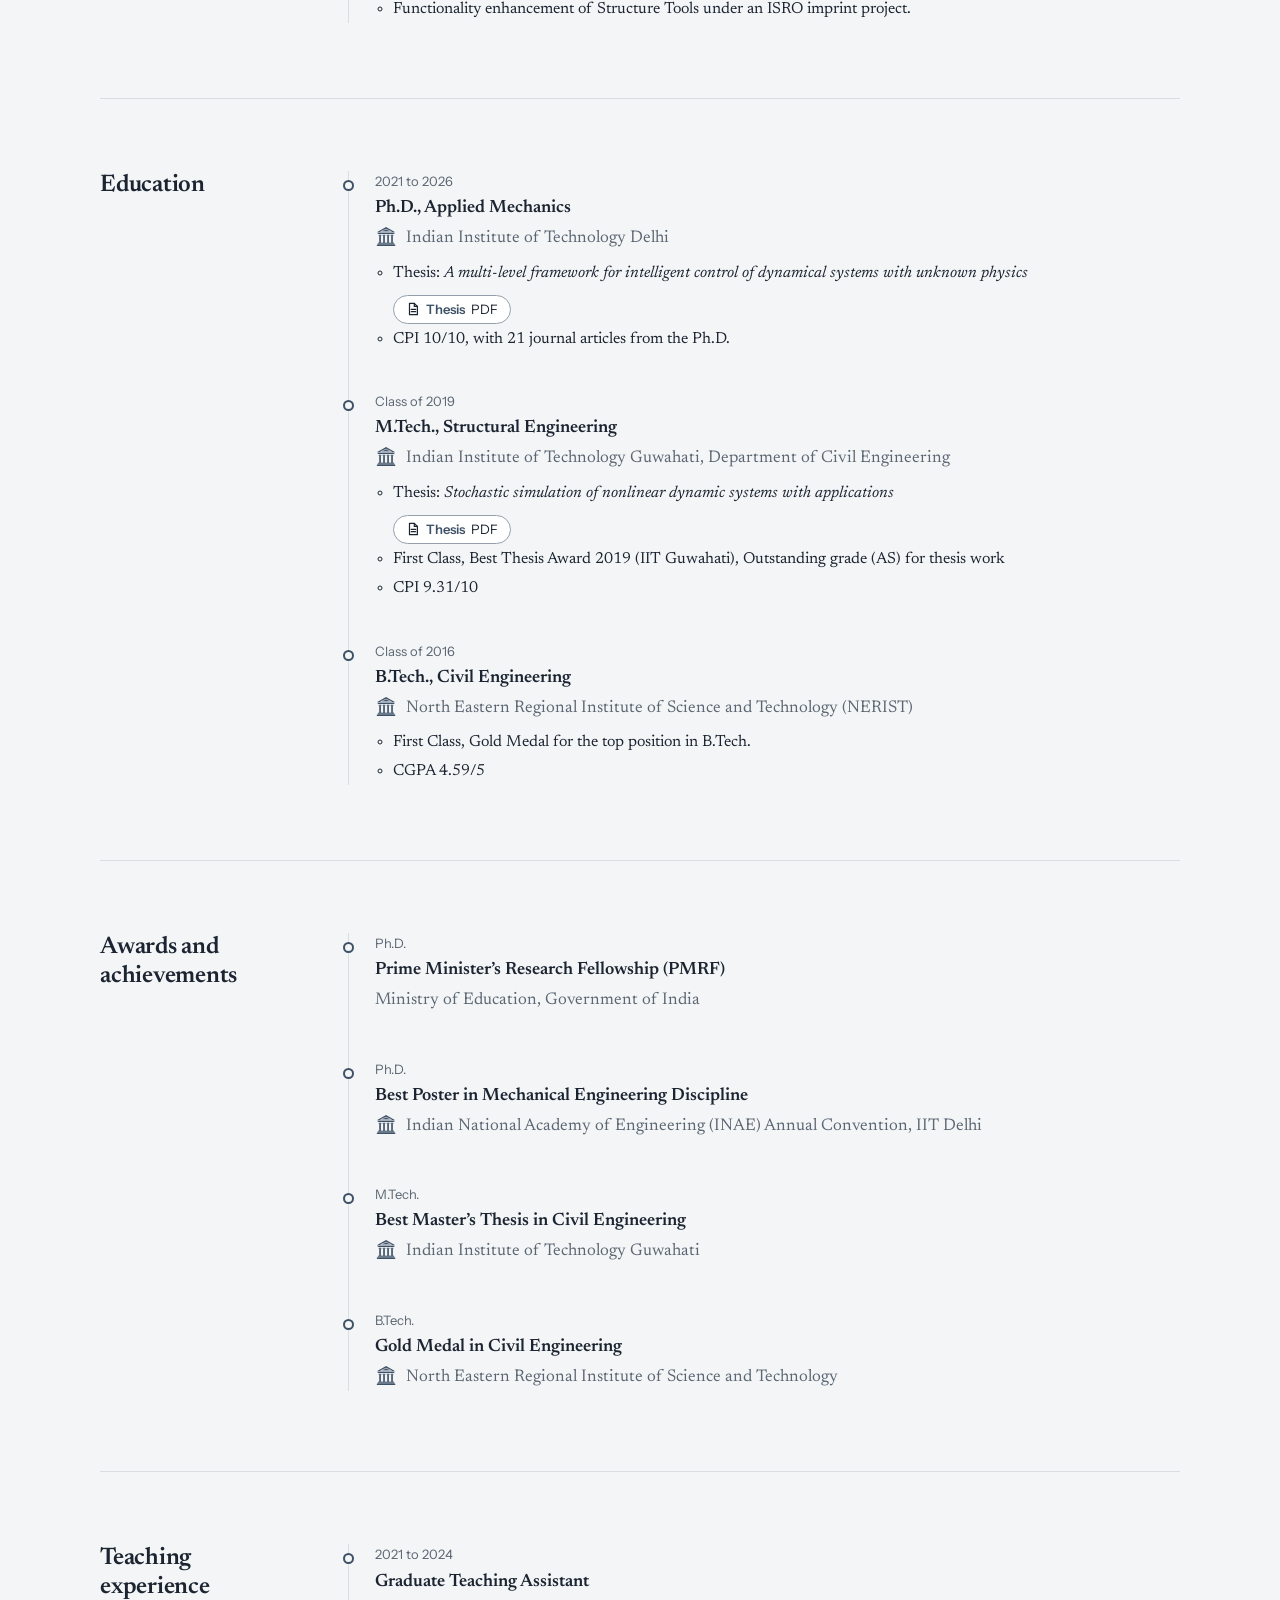
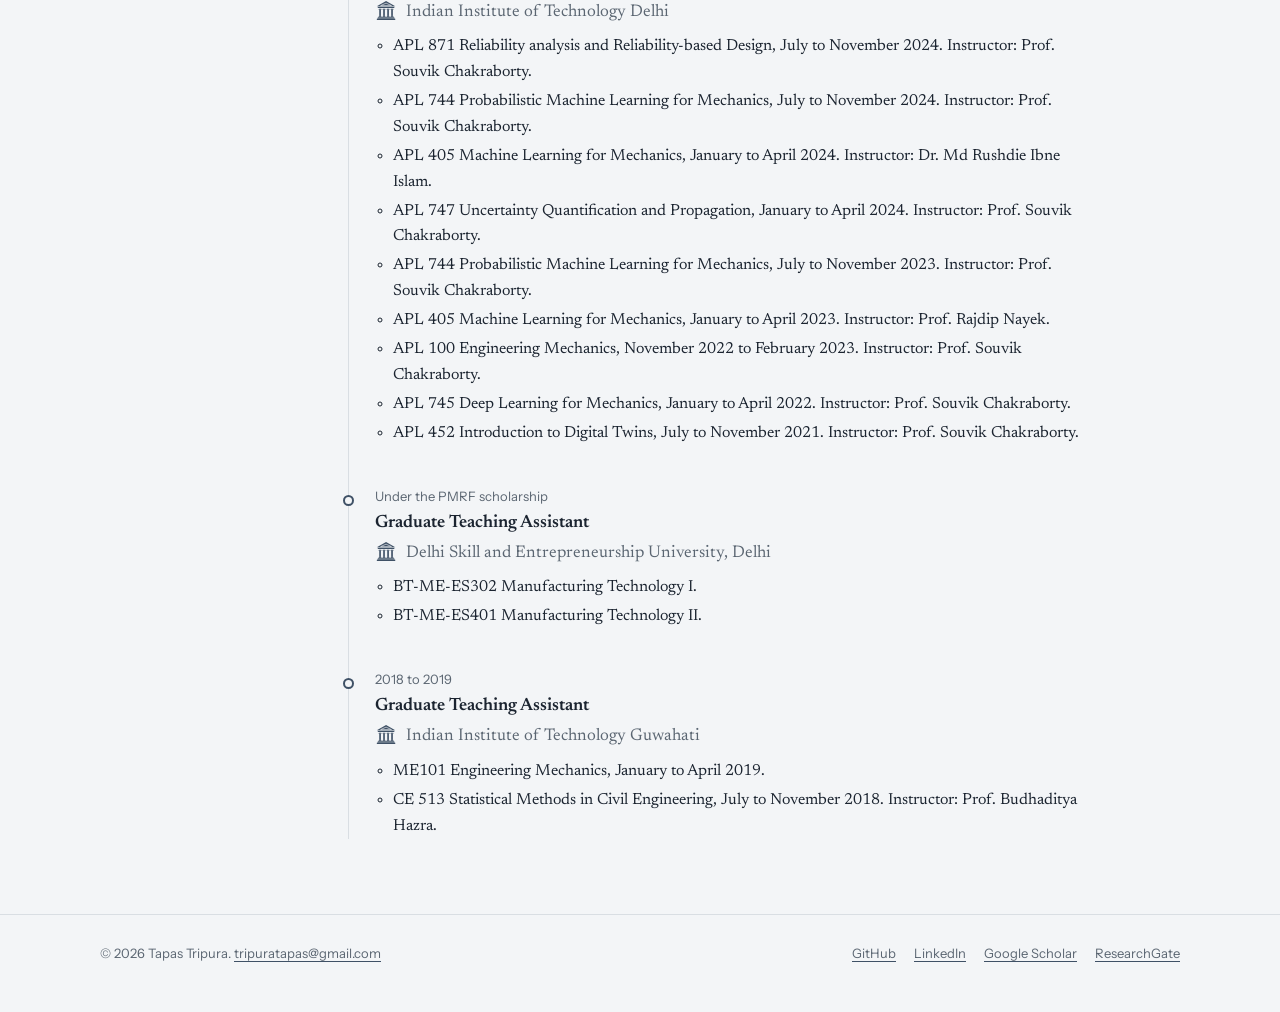
==== commit 7a7975a0: "About: add Awards and achievements and Teaching experience" ====
--- a/about.html
+++ b/about.html
@@ -45,15 +45,15 @@
 
         <h3 class="sub">Ph.D. details</h3>
         <dl class="facts" style="margin-top:0;padding-top:0;border-top:0">
-          <dt>Thesis</dt><dd>A multi-level framework for intelligent control of dynamical systems with unknown physics<div class="chips"><a class="chip" href="https://drive.google.com/file/d/1l8EEzS_JVLeqb8yg4ttHn88NXLtLXa0l/view?usp=drive_link" target="_blank" rel="noopener" title="Open the thesis (PDF)"><svg class="ic" viewBox="0 0 16 16" width="14" height="14" aria-hidden="true"><path d="M4 1.5h5.5L13 5v9.5H4z" fill="none" stroke="currentColor" stroke-width="1.4" stroke-linejoin="round"/><path d="M9.5 1.5V5H13M6 8.5h5M6 11h5" fill="none" stroke="currentColor" stroke-width="1.4" stroke-linecap="round" stroke-linejoin="round"/></svg><span class="k">Thesis</span>PDF</a></div></dd>
+          <dt>Thesis</dt><dd>A multi-level framework for intelligent control of dynamical systems with unknown physics<div class="chips"><a class="chip" href="https://drive.google.com/file/d/1l8EEzS_JVLeqb8yg4ttHn88NXLtLXa0l/view?usp=sharing" target="_blank" rel="noopener" title="Open the thesis (PDF)"><svg class="ic" viewBox="0 0 16 16" width="14" height="14" aria-hidden="true"><path d="M4 1.5h5.5L13 5v9.5H4z" fill="none" stroke="currentColor" stroke-width="1.4" stroke-linejoin="round"/><path d="M9.5 1.5V5H13M6 8.5h5M6 11h5" fill="none" stroke="currentColor" stroke-width="1.4" stroke-linecap="round" stroke-linejoin="round"/></svg><span class="k">Thesis</span>PDF</a></div></dd>
           <dt>Ph.D. supervisor</dt><dd>Prof. Souvik Chakraborty</dd>
           <dt>Ph.D. lab</dt><dd><a href="https://www.csccm.in/" target="_blank" rel="noopener">Center for Scientific Computing and Computational Mechanics</a></dd>
           <dt>Fellowship</dt><dd>Prime Minister’s Research Fellowship (PMRF)</dd>
         </dl>
 
         <div class="actions" style="margin-top:32px">
-          <a class="btn primary" href="https://drive.google.com/file/d/1e4fCkqmN73TlMyh7kAKODunybNo14KP4/view?usp=drive_link" target="_blank" rel="noopener">Resume</a>
-          <a class="btn" href="https://drive.google.com/file/d/1eIZW0h65R7KpfWfud3Xdux5ecomdVHwa/view?usp=drive_link" target="_blank" rel="noopener">Curriculum vitae</a>
+          <a class="btn primary" href="https://drive.google.com/file/d/1e4fCkqmN73TlMyh7kAKODunybNo14KP4/view?usp=sharing" target="_blank" rel="noopener">Resume</a>
+          <a class="btn" href="https://drive.google.com/file/d/1eIZW0h65R7KpfWfud3Xdux5ecomdVHwa/view?usp=sharing" target="_blank" rel="noopener">Curriculum vitae</a>
         </div>
       </div>
     </section>
@@ -115,7 +115,7 @@
             <h3>Ph.D., Applied Mechanics</h3>
             <p class="where">Indian Institute of Technology Delhi</p>
             <ul>
-              <li>Thesis: <em>A multi-level framework for intelligent control of dynamical systems with unknown physics</em><div class="chips"><a class="chip" href="https://drive.google.com/file/d/1l8EEzS_JVLeqb8yg4ttHn88NXLtLXa0l/view?usp=drive_link" target="_blank" rel="noopener" title="Open the thesis (PDF)"><svg class="ic" viewBox="0 0 16 16" width="14" height="14" aria-hidden="true"><path d="M4 1.5h5.5L13 5v9.5H4z" fill="none" stroke="currentColor" stroke-width="1.4" stroke-linejoin="round"/><path d="M9.5 1.5V5H13M6 8.5h5M6 11h5" fill="none" stroke="currentColor" stroke-width="1.4" stroke-linecap="round" stroke-linejoin="round"/></svg><span class="k">Thesis</span>PDF</a></div></li>
+              <li>Thesis: <em>A multi-level framework for intelligent control of dynamical systems with unknown physics</em><div class="chips"><a class="chip" href="https://drive.google.com/file/d/1l8EEzS_JVLeqb8yg4ttHn88NXLtLXa0l/view?usp=sharing" target="_blank" rel="noopener" title="Open the thesis (PDF)"><svg class="ic" viewBox="0 0 16 16" width="14" height="14" aria-hidden="true"><path d="M4 1.5h5.5L13 5v9.5H4z" fill="none" stroke="currentColor" stroke-width="1.4" stroke-linejoin="round"/><path d="M9.5 1.5V5H13M6 8.5h5M6 11h5" fill="none" stroke="currentColor" stroke-width="1.4" stroke-linecap="round" stroke-linejoin="round"/></svg><span class="k">Thesis</span>PDF</a></div></li>
               <li>CPI 10/10, with 21 journal articles from the Ph.D.</li>
             </ul>
           </li>
@@ -124,7 +124,7 @@
             <h3>M.Tech., Structural Engineering</h3>
             <p class="where">Indian Institute of Technology Guwahati, Department of Civil Engineering</p>
             <ul>
-              <li>Thesis: <em>Stochastic simulation of nonlinear dynamic systems with applications</em><div class="chips"><a class="chip" href="https://drive.google.com/file/d/1crDI-RHvwH4qaAAMatVdSAQTd1YNXXZj/view?usp=drive_link" target="_blank" rel="noopener" title="Open the thesis (PDF)"><svg class="ic" viewBox="0 0 16 16" width="14" height="14" aria-hidden="true"><path d="M4 1.5h5.5L13 5v9.5H4z" fill="none" stroke="currentColor" stroke-width="1.4" stroke-linejoin="round"/><path d="M9.5 1.5V5H13M6 8.5h5M6 11h5" fill="none" stroke="currentColor" stroke-width="1.4" stroke-linecap="round" stroke-linejoin="round"/></svg><span class="k">Thesis</span>PDF</a></div></li>
+              <li>Thesis: <em>Stochastic simulation of nonlinear dynamic systems with applications</em><div class="chips"><a class="chip" href="https://drive.google.com/file/d/1crDI-RHvwH4qaAAMatVdSAQTd1YNXXZj/view?usp=sharing" target="_blank" rel="noopener" title="Open the thesis (PDF)"><svg class="ic" viewBox="0 0 16 16" width="14" height="14" aria-hidden="true"><path d="M4 1.5h5.5L13 5v9.5H4z" fill="none" stroke="currentColor" stroke-width="1.4" stroke-linejoin="round"/><path d="M9.5 1.5V5H13M6 8.5h5M6 11h5" fill="none" stroke="currentColor" stroke-width="1.4" stroke-linecap="round" stroke-linejoin="round"/></svg><span class="k">Thesis</span>PDF</a></div></li>
               <li>First Class, Best Thesis Award 2019 (IIT Guwahati), Outstanding grade (AS) for thesis work</li>
               <li>CPI 9.31/10</li>
             </ul>
@@ -136,6 +136,76 @@
             <ul>
               <li>First Class, Gold Medal for the top position in B.Tech.</li>
               <li>CGPA 4.59/5</li>
+            </ul>
+          </li>
+        </ol>
+      </div>
+    </section>
+
+    <section class="sec" id="awards" aria-labelledby="h-awards">
+      <h2 id="h-awards">Awards and achievements</h2>
+      <div class="body">
+        <ol class="timeline">
+          <li>
+            <span class="when">Ph.D.</span>
+            <h3>Prime Minister’s Research Fellowship (PMRF)</h3>
+            <p class="where">Ministry of Education, Government of India</p>
+          </li>
+          <li>
+            <span class="when">Ph.D.</span>
+            <h3>Best Poster in Mechanical Engineering Discipline</h3>
+            <p class="where">Indian National Academy of Engineering (INAE) Annual Convention, IIT Delhi</p>
+          </li>
+          <li>
+            <span class="when">M.Tech.</span>
+            <h3>Best Master’s Thesis in Civil Engineering</h3>
+            <p class="where">Indian Institute of Technology Guwahati</p>
+          </li>
+          <li>
+            <span class="when">B.Tech.</span>
+            <h3>Gold Medal in Civil Engineering</h3>
+            <p class="where">North Eastern Regional Institute of Science and Technology</p>
+          </li>
+        </ol>
+      </div>
+    </section>
+
+    <section class="sec" id="teaching" aria-labelledby="h-teaching">
+      <h2 id="h-teaching">Teaching experience</h2>
+      <div class="body">
+        <ol class="timeline">
+          <li>
+            <span class="when">2021 to 2024</span>
+            <h3>Graduate Teaching Assistant</h3>
+            <p class="where">Indian Institute of Technology Delhi</p>
+            <ul>
+              <li>APL 871 Reliability analysis and Reliability-based Design, July to November 2024. Instructor: Prof. Souvik Chakraborty.</li>
+              <li>APL 744 Probabilistic Machine Learning for Mechanics, July to November 2024. Instructor: Prof. Souvik Chakraborty.</li>
+              <li>APL 405 Machine Learning for Mechanics, January to April 2024. Instructor: Dr. Md Rushdie Ibne Islam.</li>
+              <li>APL 747 Uncertainty Quantification and Propagation, January to April 2024. Instructor: Prof. Souvik Chakraborty.</li>
+              <li>APL 744 Probabilistic Machine Learning for Mechanics, July to November 2023. Instructor: Prof. Souvik Chakraborty.</li>
+              <li>APL 405 Machine Learning for Mechanics, January to April 2023. Instructor: Prof. Rajdip Nayek.</li>
+              <li>APL 100 Engineering Mechanics, November 2022 to February 2023. Instructor: Prof. Souvik Chakraborty.</li>
+              <li>APL 745 Deep Learning for Mechanics, January to April 2022. Instructor: Prof. Souvik Chakraborty.</li>
+              <li>APL 452 Introduction to Digital Twins, July to November 2021. Instructor: Prof. Souvik Chakraborty.</li>
+            </ul>
+          </li>
+          <li>
+            <span class="when">Under the PMRF scholarship</span>
+            <h3>Graduate Teaching Assistant</h3>
+            <p class="where">Delhi Skill and Entrepreneurship University, Delhi</p>
+            <ul>
+              <li>BT-ME-ES302 Manufacturing Technology I.</li>
+              <li>BT-ME-ES401 Manufacturing Technology II.</li>
+            </ul>
+          </li>
+          <li>
+            <span class="when">2018 to 2019</span>
+            <h3>Graduate Teaching Assistant</h3>
+            <p class="where">Indian Institute of Technology Guwahati</p>
+            <ul>
+              <li>ME101 Engineering Mechanics, January to April 2019.</li>
+              <li>CE 513 Statistical Methods in Civil Engineering, July to November 2018. Instructor: Prof. Budhaditya Hazra.</li>
             </ul>
           </li>
         </ol>
--- a/style.css
+++ b/style.css
@@ -303,3 +303,117 @@
 .chips .chip:hover, .chips .chip:focus-visible { background: var(--teal); border-color: var(--teal); color: var(--teal-ink); transform: translateY(-1px); box-shadow: 0 3px 10px color-mix(in srgb, var(--ink) 16%, transparent); }
 .chips .chip:hover .k, .chips .chip:focus-visible .k { color: inherit; }
 @media (prefers-reduced-motion: reduce) { .chips .chip { transition: none; } .chips .chip:hover, .chips .chip:focus-visible { transform: none; } }
+
+/* Home: name and bio, no section heading */
+.hero { padding-bottom: 28px; }
+.hero h1 { margin-bottom: 0; }
+.bio { padding: 12px 0 64px; }
+.bio-grid { display: grid; grid-template-columns: 168px minmax(0, 1fr); gap: 36px; align-items: start; max-width: 58rem; }
+.bio-grid .portrait { width: 100%; height: auto; aspect-ratio: 1; }
+.bio-text p { margin: 0 0 1em; font-size: 1.125rem; line-height: 1.6; }
+.bio-text p:last-child { margin-bottom: 0; }
+@media (max-width: 700px) { .bio-grid { grid-template-columns: 1fr; gap: 20px; } .bio-grid .portrait { width: 128px; height: auto; } }
+
+/* Featured publications on Home */
+#featured .body { max-width: 52rem; }
+#featured-list { list-style: none; margin: 0; padding: 0; }
+#featured-list li.pub:first-child { padding-top: 0; }
+.feat-more { margin: 20px 0 0; font-family: var(--sans); font-size: 0.9375rem; }
+
+/* Research page: thrusts */
+.thrust-nav { margin: 14px 0 0; padding-left: 1.6em; list-style: upper-roman; }
+.thrust-nav li { padding: 3px 0; }
+.thrust-title { font-family: var(--serif); font-weight: 600; font-size: 1.55rem; letter-spacing: -0.01em; line-height: 1.2; margin: 0 0 8px; }
+.thrust-lede { margin: 0 0 4px; }
+h4.subhead, h2.subhead { font-family: var(--sans); font-size: 0.9375rem; font-weight: 600; margin: 30px 0 4px; padding-bottom: 8px; border-bottom: 1px solid var(--ink); }
+.item { padding: 16px 0; border-bottom: 1px solid var(--line); }
+.item:last-child { border-bottom: 0; }
+.item h5, .item h3 { font-family: var(--serif); font-weight: 600; font-size: 1.1rem; margin: 0 0 4px; }
+.item p { margin: 0 0 8px; }
+.item .chips { margin: 4px 0 8px; }
+
+/* Foundation model: blog layout */
+.sec > .side { position: sticky; top: 92px; align-self: start; }
+.side h1 { font-family: var(--serif); font-weight: 600; font-size: 1.9rem; letter-spacing: -0.015em; line-height: 1.15; margin: 0 0 18px; }
+.toc ol { list-style: none; margin: 0; padding: 0; font-family: var(--sans); font-size: 0.875rem; border-left: 1px solid var(--line); }
+.toc li a { display: block; padding: 5px 0 5px 12px; margin-left: -1px; border-left: 2px solid transparent; color: var(--muted); text-decoration: none; }
+.toc li a:hover { color: var(--ink); }
+.toc li a.on { color: var(--ink); border-left-color: var(--teal); }
+.post { max-width: 46rem; }
+.post .lead { font-size: 1.2rem; line-height: 1.55; margin: 0 0 12px; }
+.post .byline { font-family: var(--sans); font-size: 0.8125rem; color: var(--muted); margin: 0 0 10px; }
+.post h2 { font-family: var(--serif); font-weight: 600; font-size: 1.5rem; letter-spacing: -0.01em; line-height: 1.2; margin: 56px 0 12px; scroll-margin-top: 88px; }
+.post ul { margin: 0 0 1em; padding-left: 1.2em; }
+.post li { margin: 0 0 0.45em; }
+.post .glance { background: var(--surface); border: 1px solid var(--line); border-radius: 10px; padding: 16px 22px 8px; margin: 26px 0 8px; }
+.post .glance h3 { font-family: var(--sans); font-size: 0.9375rem; font-weight: 600; margin: 0 0 10px; }
+.post .eq { overflow-x: auto; margin: 6px 0 16px; }
+.post .eq .katex-display { margin: 0.6em 0; }
+.post-fig { margin: 24px 0 28px; }
+.post-fig[hidden] { display: none; }
+.post-fig .frame { display: block; background: #fff; border: 1px solid var(--line); border-radius: 10px; padding: 10px; }
+.post-fig .frame img { display: block; width: 100%; height: auto; }
+.post-fig figcaption { font-family: var(--sans); font-size: 0.8125rem; line-height: 1.5; color: var(--muted); margin-top: 10px; }
+.table-wrap { overflow-x: auto; margin: 16px 0 6px; }
+table.data { border-collapse: collapse; width: 100%; font-family: var(--sans); font-size: 0.8125rem; }
+table.data th, table.data td { padding: 7px 10px; border-bottom: 1px solid var(--line); text-align: right; white-space: nowrap; }
+table.data th:first-child, table.data td:first-child { text-align: left; }
+table.data thead th { border-bottom: 1px solid var(--ink); font-weight: 600; }
+table.data td.best { font-weight: 600; color: var(--teal); }
+.table-note { font-family: var(--sans); font-size: 0.8125rem; color: var(--muted); margin: 6px 0 0; }
+@media (max-width: 860px) {
+  .sec > .side { position: static; }
+  .toc ol { display: flex; flex-wrap: wrap; gap: 2px 16px; border-left: 0; }
+  .toc li a { padding: 4px 0; margin: 0; border-left: 0; }
+}
+
+/* Research page: vertical thrust illustrations in the left column */
+.side h2 { font-family: var(--serif); font-weight: 600; font-size: 1.5rem; letter-spacing: -0.01em; line-height: 1.2; margin: 0; }
+.thrust-art { margin: 18px 0 0; }
+.thrust-art svg { display: block; width: 100%; max-width: 200px; height: auto; background: var(--surface); border: 1px solid var(--line); border-radius: 10px; }
+.thrust-art text { fill: var(--muted); font-family: var(--sans); font-size: 12px; }
+.thrust-art text.sm { font-size: 10.5px; }
+.thrust-art text.it { font-style: italic; }
+.thrust-art text.eqt { fill: var(--ink); font-family: var(--serif); font-style: italic; font-size: 13.5px; }
+
+/* Thrust pages and the Research hub */
+.crumb { font-family: var(--sans); font-size: 0.8125rem; color: var(--muted); margin: 0 0 14px; }
+.crumb a { color: var(--muted); }
+.thrust-page .item { scroll-margin-top: 88px; }
+.plist { list-style: none; margin: 0; padding: 0; }
+.plist li.pub:first-child { padding-top: 16px; }
+.more-thrusts { margin-top: 40px; }
+.topic-label { font-family: var(--sans); font-size: 0.8125rem; font-weight: 600; color: var(--muted); margin: 22px 0 8px; }
+.go { margin: 26px 0 0; }
+.thrust-art a.art-link { display: block; }
+.thrust-art a.art-link:hover svg, .thrust-art a.art-link:focus-visible svg { border-color: var(--teal); }
+.thrust-title a { color: inherit; text-decoration: none; }
+.thrust-title a:hover { text-decoration: underline; }
+
+.body .topic-label { margin: 22px 0 0; }
+.body .go { margin: 26px 0 0; }
+.body .crumb { margin: 0 0 14px; }
+.thrust-page .feat-more { margin: 20px 0 0; }
+
+/* FlowMARL results */
+.fig-grid { display: grid; grid-template-columns: repeat(2, minmax(0, 1fr)); gap: 16px; align-items: start; margin: 12px 0 0; }
+.fig-grid .post-fig { margin: 0; }
+.item .post-fig { margin: 16px 0 0; }
+.fig-grid .post-fig { margin: 0; }
+@media (max-width: 640px) { .fig-grid { grid-template-columns: 1fr; } }
+
+/* Mini write-up inside an item */
+.item .mini-h { font-family: var(--serif); font-weight: 600; font-size: 1.1rem; letter-spacing: -0.005em; margin: 28px 0 6px; }
+.item .eq { overflow-x: auto; margin: 6px 0 14px; }
+.item .eq .katex-display { margin: 0.5em 0; }
+.item .post-fig.narrow { max-width: 340px; }
+
+.item .mini-blog .post-fig { margin: 18px 0 20px; }
+table.data.wrap-head th { white-space: normal; vertical-align: bottom; line-height: 1.3; padding-left: 6px; padding-right: 6px; }
+table.data.wrap-head td { padding-left: 6px; padding-right: 6px; }
+.item .mini-blog .table-wrap { margin: 14px 0 12px; }
+
+/* Embedded video in an item */
+.item .video { position: relative; aspect-ratio: 16 / 9; background: #000; border: 1px solid var(--line); border-radius: 10px; overflow: hidden; }
+.item .video iframe { position: absolute; inset: 0; width: 100%; height: 100%; border: 0; }
+.item .video-fig { margin-top: 16px; }
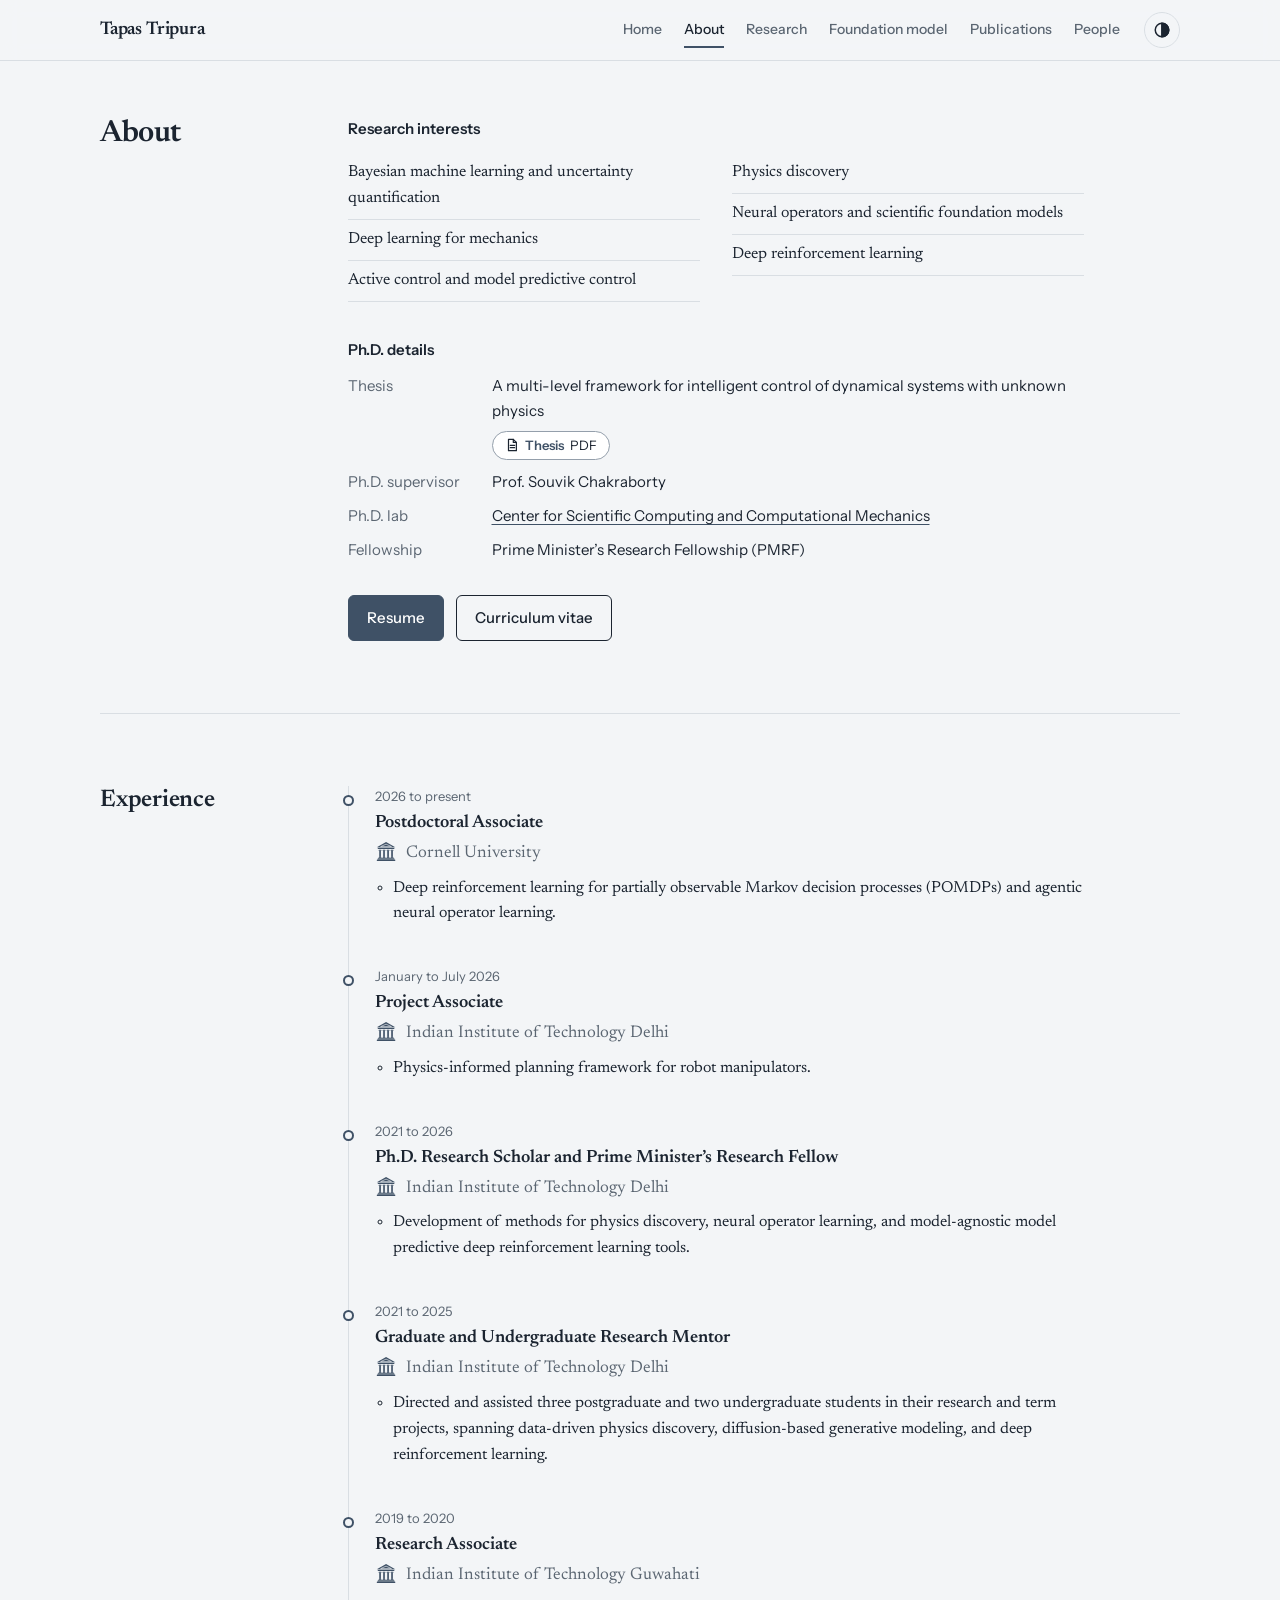
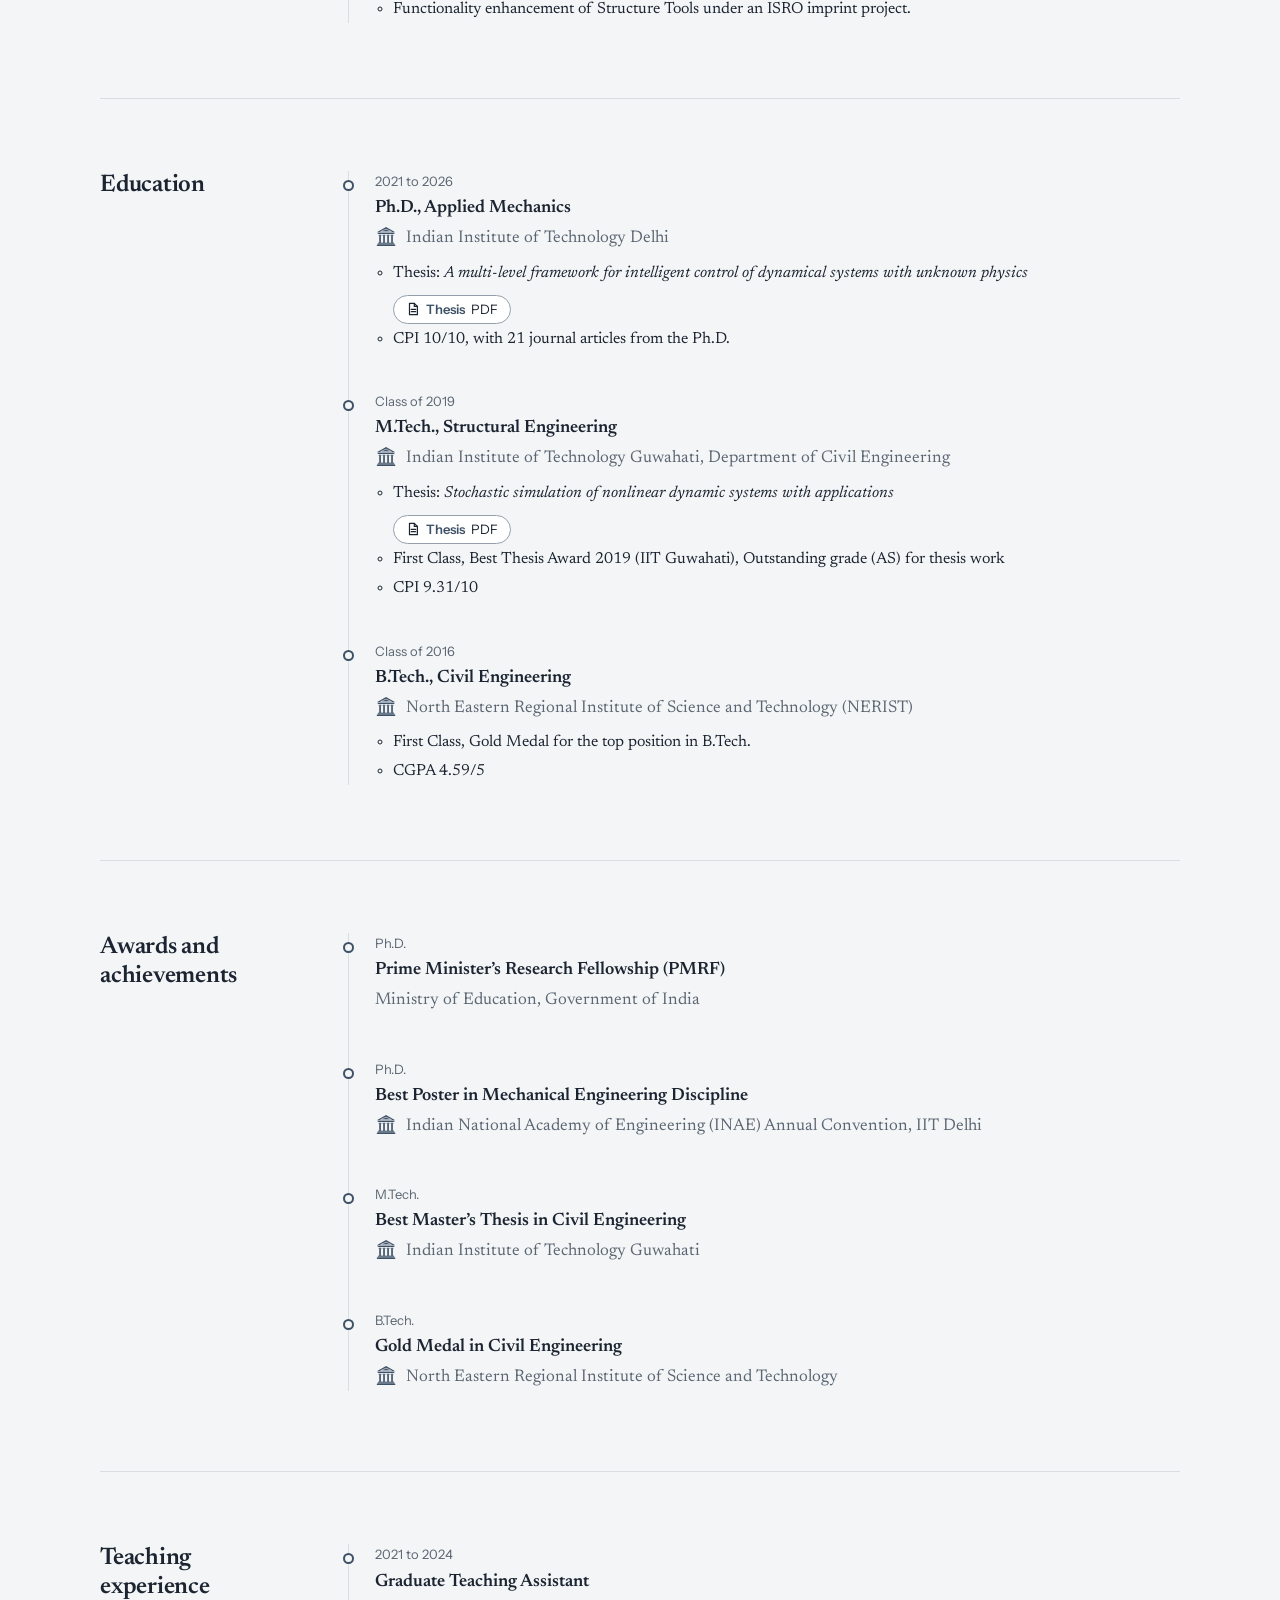
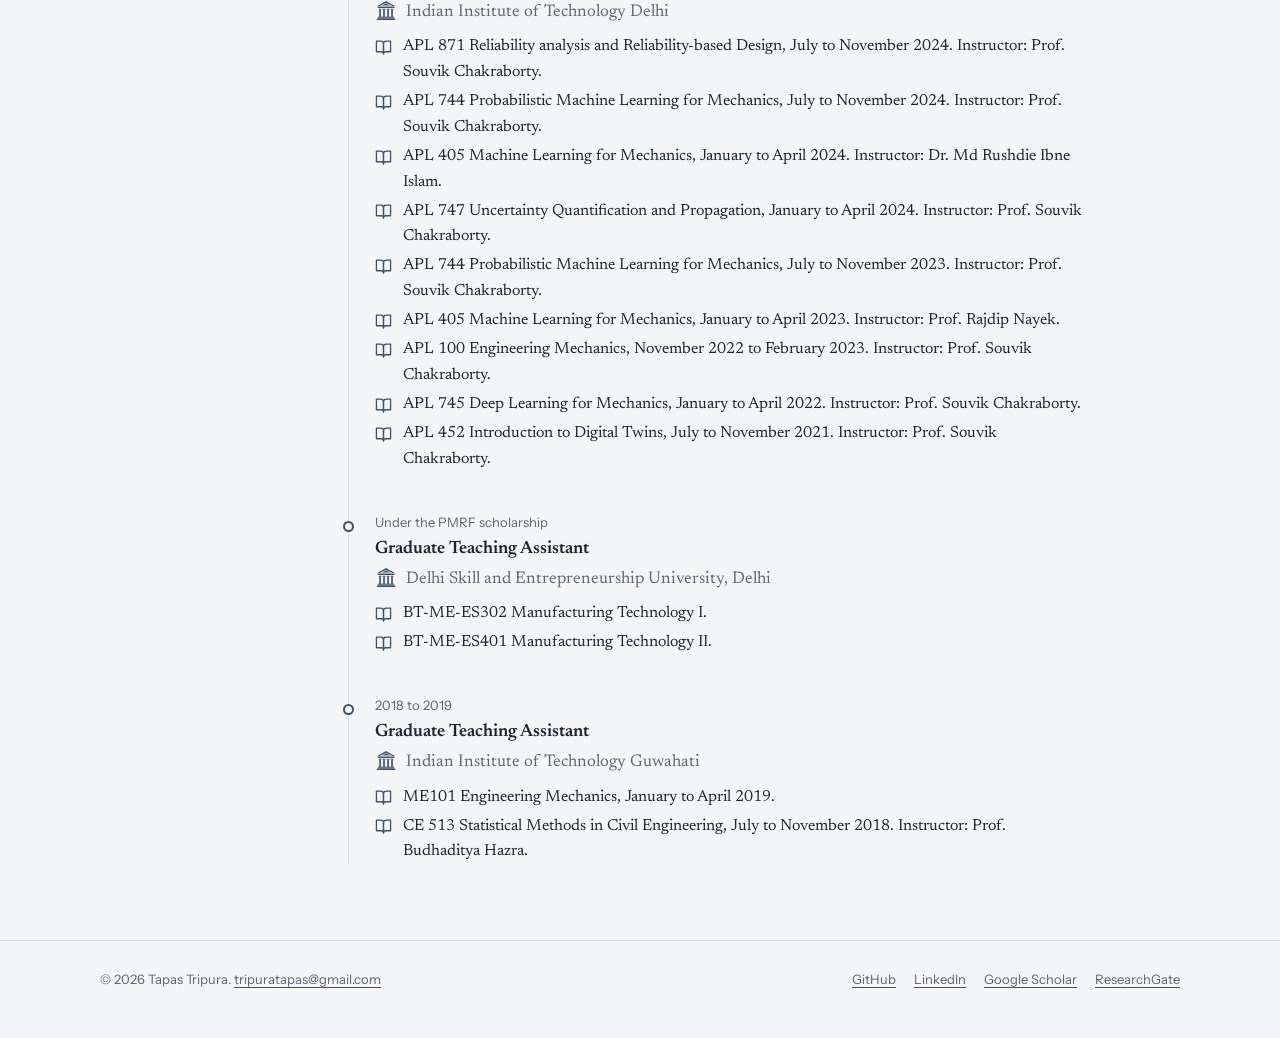
==== commit 2e4bbc44: "About: add a course icon to each teaching item" ====
--- a/about.html
+++ b/about.html
@@ -178,7 +178,7 @@
             <span class="when">2021 to 2024</span>
             <h3>Graduate Teaching Assistant</h3>
             <p class="where">Indian Institute of Technology Delhi</p>
-            <ul>
+            <ul class="courses">
               <li>APL 871 Reliability analysis and Reliability-based Design, July to November 2024. Instructor: Prof. Souvik Chakraborty.</li>
               <li>APL 744 Probabilistic Machine Learning for Mechanics, July to November 2024. Instructor: Prof. Souvik Chakraborty.</li>
               <li>APL 405 Machine Learning for Mechanics, January to April 2024. Instructor: Dr. Md Rushdie Ibne Islam.</li>
@@ -194,7 +194,7 @@
             <span class="when">Under the PMRF scholarship</span>
             <h3>Graduate Teaching Assistant</h3>
             <p class="where">Delhi Skill and Entrepreneurship University, Delhi</p>
-            <ul>
+            <ul class="courses">
               <li>BT-ME-ES302 Manufacturing Technology I.</li>
               <li>BT-ME-ES401 Manufacturing Technology II.</li>
             </ul>
@@ -203,7 +203,7 @@
             <span class="when">2018 to 2019</span>
             <h3>Graduate Teaching Assistant</h3>
             <p class="where">Indian Institute of Technology Guwahati</p>
-            <ul>
+            <ul class="courses">
               <li>ME101 Engineering Mechanics, January to April 2019.</li>
               <li>CE 513 Statistical Methods in Civil Engineering, July to November 2018. Instructor: Prof. Budhaditya Hazra.</li>
             </ul>
--- a/style.css
+++ b/style.css
@@ -417,3 +417,25 @@
 .item .video { position: relative; aspect-ratio: 16 / 9; background: #000; border: 1px solid var(--line); border-radius: 10px; overflow: hidden; }
 .item .video iframe { position: absolute; inset: 0; width: 100%; height: 100%; border: 0; }
 .item .video-fig { margin-top: 16px; }
+
+/* Home: carousel with an updates column */
+.gal-layout { display: grid; grid-template-columns: minmax(0, 1fr) 280px; gap: 28px; align-items: stretch; }
+.gal-main { min-width: 0; }
+.gal-layout .fig { height: clamp(220px, 36vw, 380px); }
+.updates { display: flex; flex-direction: column; min-height: 0; overflow: hidden; contain: size; background: var(--surface); border: 1px solid var(--line); border-radius: 10px; padding: 16px 18px 6px; }
+.updates h3 { font-family: var(--sans); font-size: 0.9375rem; font-weight: 600; margin: 0 0 8px; }
+.updates ul { list-style: none; margin: 0; padding: 0; flex: 1; min-height: 0; overflow-y: auto; }
+.updates li { padding: 12px 0; border-top: 1px solid var(--line); }
+.updates .u-date { display: block; font-family: var(--sans); font-size: 0.75rem; color: var(--muted); margin-bottom: 3px; }
+.updates .u-text { display: block; font-size: 0.95rem; line-height: 1.45; }
+@media (max-width: 860px) {
+  .gal-layout { grid-template-columns: 1fr; gap: 22px; }
+  .gal-layout .fig { height: clamp(240px, 50vw, 500px); }
+  .updates { contain: none; overflow: visible; }
+  .updates ul { overflow: visible; }
+}
+
+/* Teaching: a book icon in front of each course */
+.timeline ul.courses { list-style: none; padding-left: 0; }
+.timeline ul.courses > li { position: relative; padding-left: 28px; }
+.timeline ul.courses > li::before { content: ""; display: block; border: 0; border-radius: 0; box-shadow: none; position: absolute; left: 0; top: 0.3em; width: 17px; height: 17px; background: var(--teal); -webkit-mask: url("data:image/svg+xml,%3Csvg xmlns='http://www.w3.org/2000/svg' viewBox='0 0 24 24' fill='none' stroke='black' stroke-width='1.8' stroke-linecap='round' stroke-linejoin='round'%3E%3Cpath d='M2 3h6a4 4 0 0 1 4 4v14a3 3 0 0 0-3-3H2z'/%3E%3Cpath d='M22 3h-6a4 4 0 0 0-4 4v14a3 3 0 0 1 3-3h7z'/%3E%3C/svg%3E") center / contain no-repeat; mask: url("data:image/svg+xml,%3Csvg xmlns='http://www.w3.org/2000/svg' viewBox='0 0 24 24' fill='none' stroke='black' stroke-width='1.8' stroke-linecap='round' stroke-linejoin='round'%3E%3Cpath d='M2 3h6a4 4 0 0 1 4 4v14a3 3 0 0 0-3-3H2z'/%3E%3Cpath d='M22 3h-6a4 4 0 0 0-4 4v14a3 3 0 0 1 3-3h7z'/%3E%3C/svg%3E") center / contain no-repeat; }
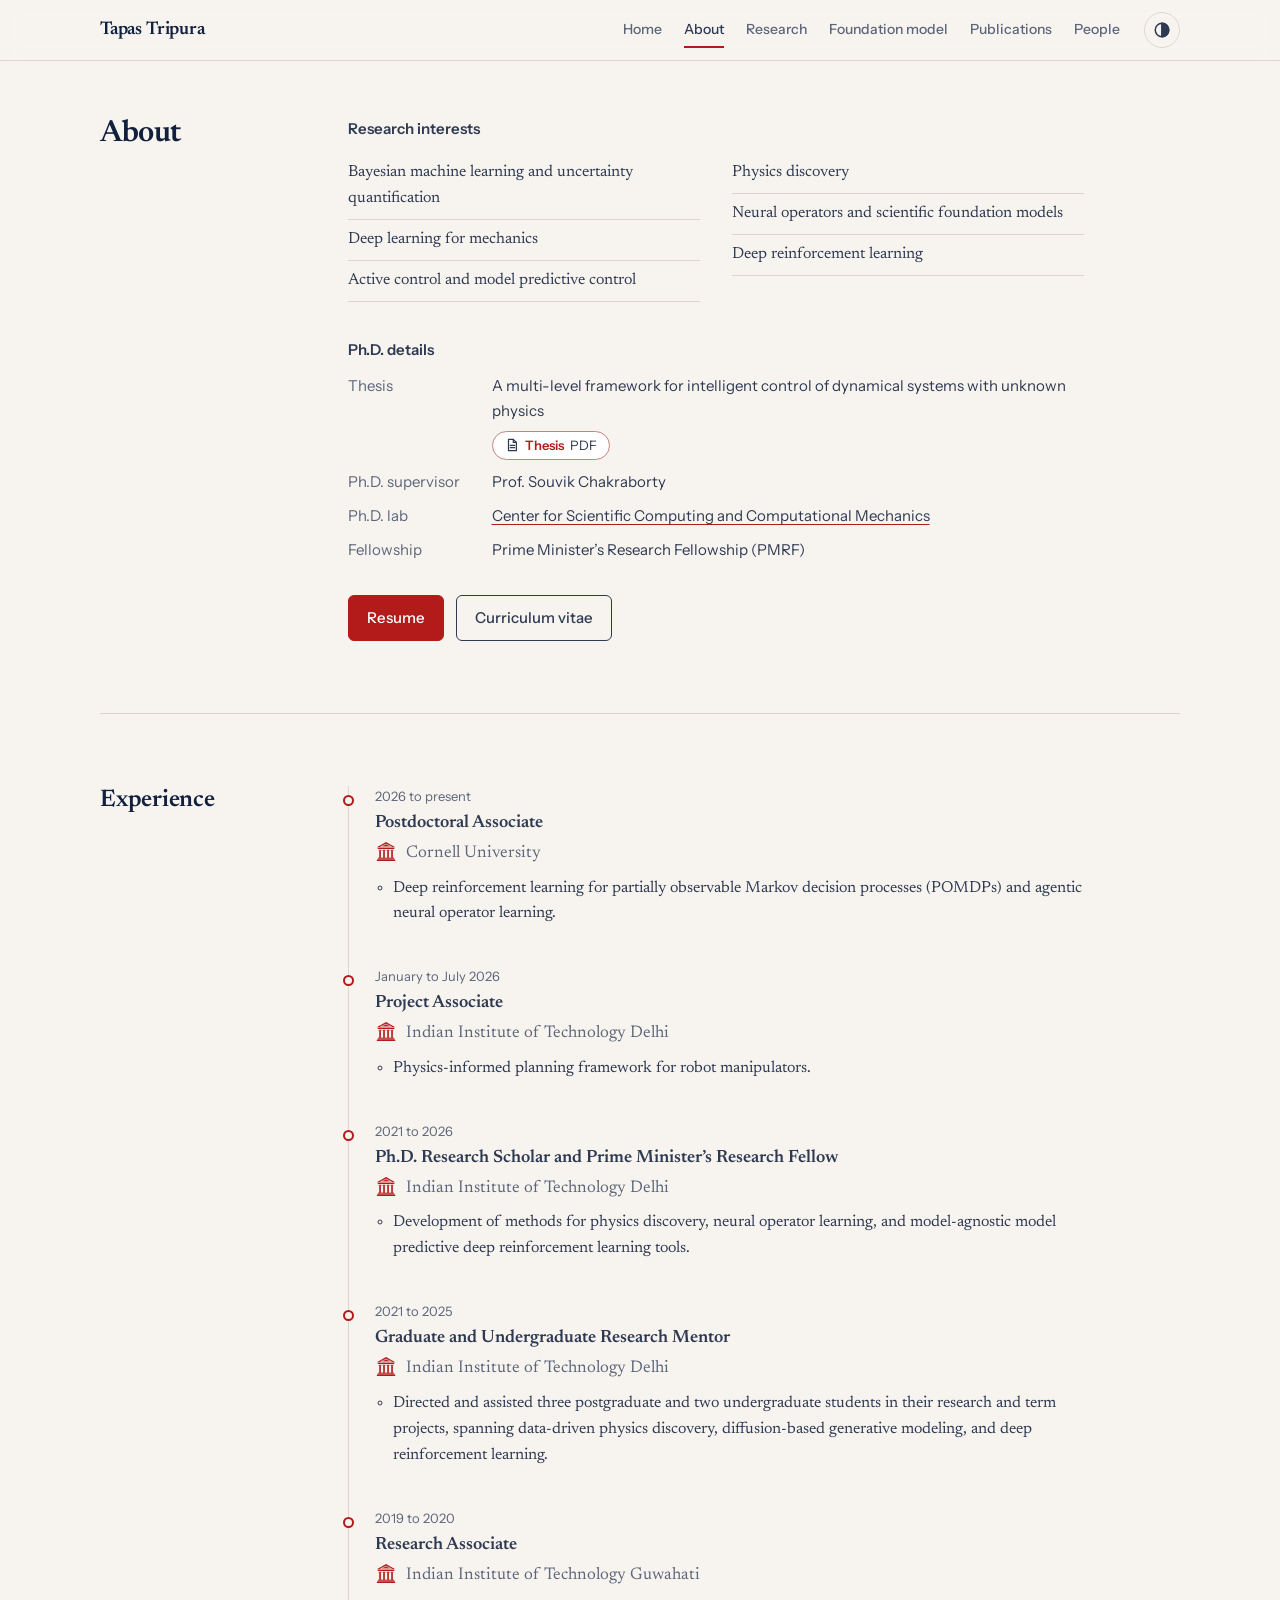
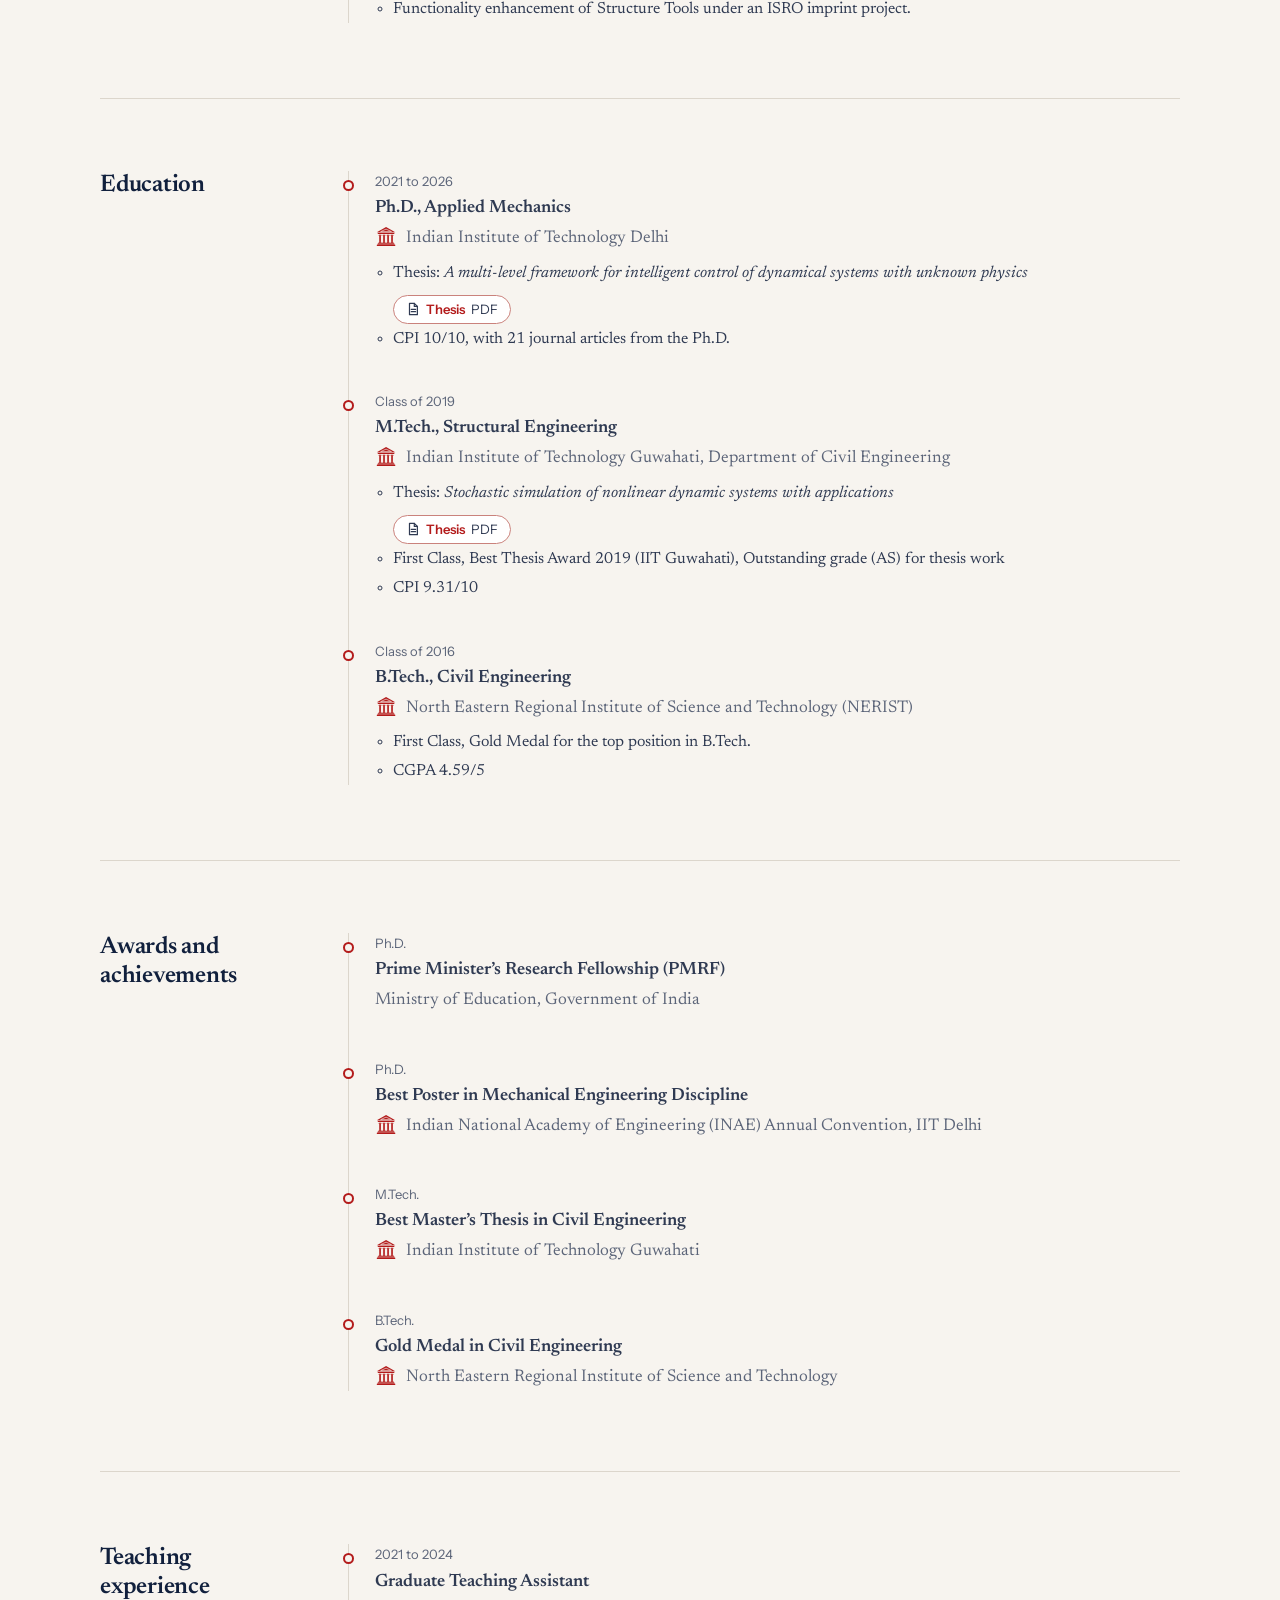
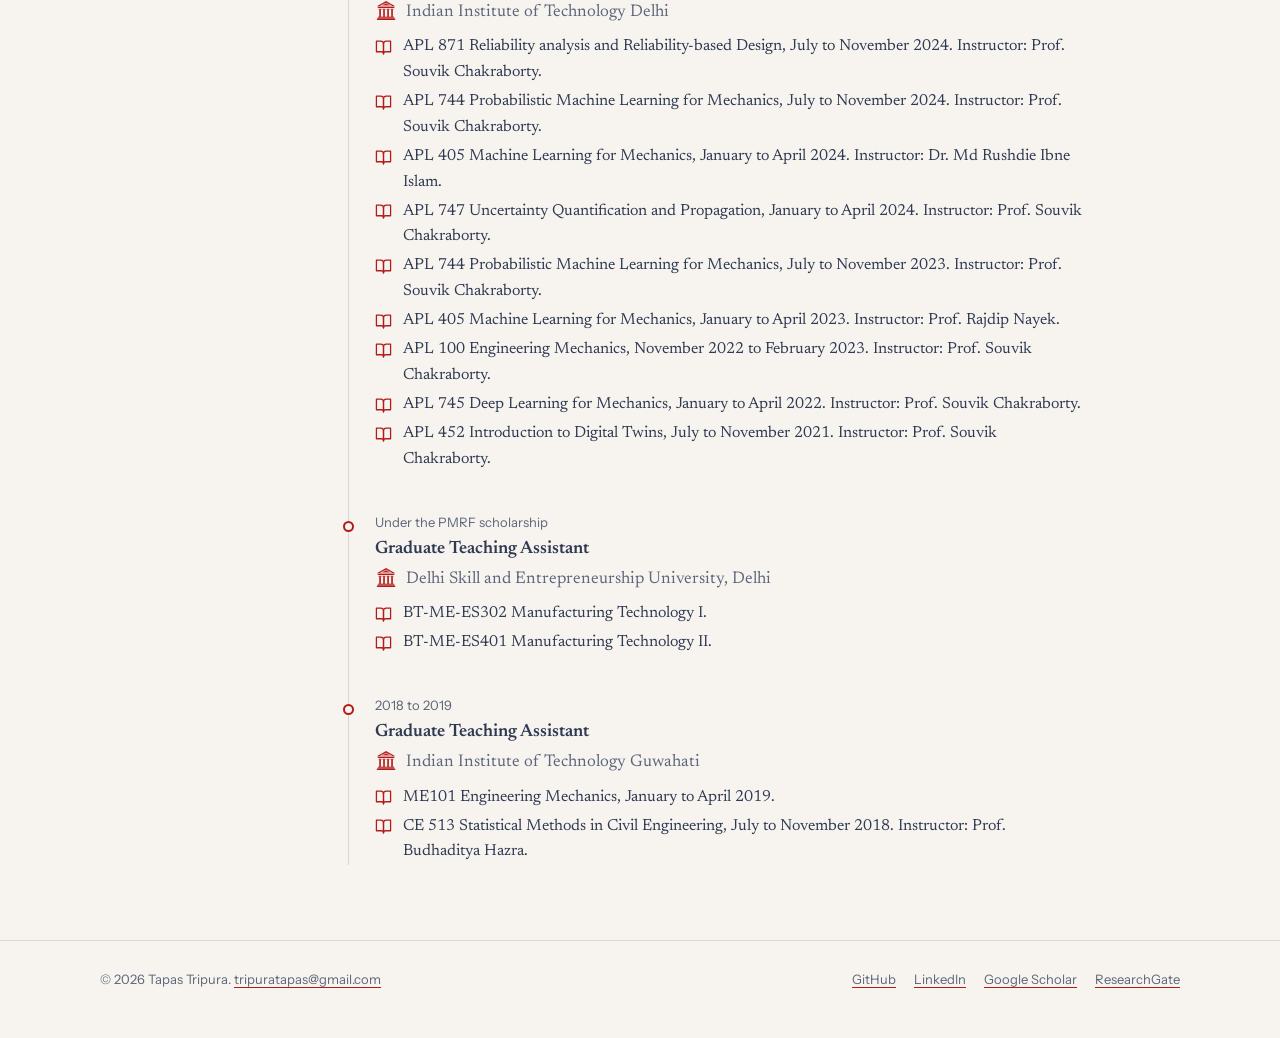
==== commit 36a5849e: "About: theme-color and favicon in carnelian and navy" ====
--- a/about.html
+++ b/about.html
@@ -8,9 +8,9 @@
 <meta property="og:title" content="About | Tapas Tripura">
 <meta property="og:description" content="Research interests, experience and education of Tapas Tripura.">
 <meta property="og:type" content="website">
-<meta name="theme-color" content="#F3F5F7" media="(prefers-color-scheme: light)">
-<meta name="theme-color" content="#12161B" media="(prefers-color-scheme: dark)">
-<link rel="icon" href="data:image/svg+xml,%3Csvg xmlns='http://www.w3.org/2000/svg' viewBox='0 0 64 64'%3E%3Crect width='64' height='64' rx='12' fill='%233F5166'/%3E%3Cpath d='M4 34h12c4 0 5-14 9-14s4 24 8 24 4-30 8-30 4 20 8 20h11' fill='none' stroke='%23fff' stroke-width='4' stroke-linecap='round' stroke-linejoin='round'/%3E%3C/svg%3E">
+<meta name="theme-color" content="#F7F4EF" media="(prefers-color-scheme: light)">
+<meta name="theme-color" content="#0F1729" media="(prefers-color-scheme: dark)">
+<link rel="icon" href="data:image/svg+xml,%3Csvg xmlns='http://www.w3.org/2000/svg' viewBox='0 0 64 64'%3E%3Crect width='64' height='64' rx='12' fill='%2311203D'/%3E%3Cpath d='M4 34h12c4 0 5-14 9-14s4 24 8 24 4-30 8-30 4 20 8 20h11' fill='none' stroke='%23fff' stroke-width='4' stroke-linecap='round' stroke-linejoin='round'/%3E%3C/svg%3E">
 <link rel="preconnect" href="https://fonts.googleapis.com">
 <link rel="preconnect" href="https://fonts.gstatic.com" crossorigin="">
 <link href="https://fonts.googleapis.com/css2?family=Instrument+Sans:wght@400;500;600&amp;family=Newsreader:ital,opsz,wght@0,6..72,400;0,6..72,500;0,6..72,600;1,6..72,400&amp;display=swap" rel="stylesheet">
--- a/style.css
+++ b/style.css
@@ -1,26 +1,26 @@
 :root {
-  --paper: #F3F5F7;
+  --paper: #F7F4EF;
   --surface: #FFFFFF;
-  --ink: #1B2430;
-  --muted: #5B6672;
-  --line: #D9DEE3;
-  --teal: #3F5166;
+  --ink: #2F3A52; --head: #11203D;
+  --muted: #5C6579;
+  --line: #DCD6CC;
+  --teal: #B31B1B;
   --teal-ink: #FFFFFF;
-  --indigo: #5F6F80;
+  --indigo: #46567A;
   --serif: "Newsreader", Georgia, "Times New Roman", serif;
   --sans: "Instrument Sans", system-ui, -apple-system, "Segoe UI", Roboto, sans-serif;
   color-scheme: light;
 }
 @media (prefers-color-scheme: dark) {
   :root:not([data-theme="light"]) {
-    --paper: #12161B; --surface: #181E25; --ink: #E6EAEE; --muted: #9AA5B1;
-    --line: #29313A; --teal: #A9B8C9; --teal-ink: #12161B; --indigo: #7F90A3;
+    --paper: #0F1729; --surface: #162038; --ink: #CBD3E3; --head: #F2F5FB; --muted: #94A0B8;
+    --line: #26324D; --teal: #EE6B66; --teal-ink: #0F1729; --indigo: #8A9BC0;
     color-scheme: dark;
   }
 }
 :root[data-theme="dark"] {
-  --paper: #12161B; --surface: #181E25; --ink: #E6EAEE; --muted: #9AA5B1;
-  --line: #29313A; --teal: #A9B8C9; --teal-ink: #12161B; --indigo: #7F90A3;
+  --paper: #0F1729; --surface: #162038; --ink: #CBD3E3; --head: #F2F5FB; --muted: #94A0B8;
+  --line: #26324D; --teal: #EE6B66; --teal-ink: #0F1729; --indigo: #8A9BC0;
   color-scheme: dark;
 }
 
@@ -263,8 +263,8 @@
 /* Publication thumbnails */
 .pubs li.pub { display: grid; grid-template-columns: 168px minmax(0, 1fr); gap: 22px; align-items: start; }
 .pubs .thumb { display: block; width: 100%; aspect-ratio: 1; border: 1px solid var(--line); border-radius: 10px; overflow: hidden; position: relative; }
-.pubs .thumb.real { background: #fff; padding: 6px; cursor: zoom-in; transition: border-color .18s ease, box-shadow .18s ease; }
-.pubs .thumb.real:hover, .pubs .thumb.real:focus-visible { border-color: var(--teal); box-shadow: 0 3px 12px color-mix(in srgb, var(--ink) 16%, transparent); }
+.pubs .thumb.real { background: #fff; padding: 6px; }
+
 .pubs .thumb.real img { display: block; width: 100%; height: 100%; object-fit: contain; }
 .pubs .thumb.tile { background: var(--surface); color: var(--muted); }
 .pubs .thumb.tile svg { display: block; width: 66%; margin: 12% auto 0; }
@@ -325,10 +325,11 @@
 .thrust-nav li { padding: 3px 0; }
 .thrust-title { font-family: var(--serif); font-weight: 600; font-size: 1.55rem; letter-spacing: -0.01em; line-height: 1.2; margin: 0 0 8px; }
 .thrust-lede { margin: 0 0 4px; }
-h4.subhead, h2.subhead { font-family: var(--sans); font-size: 0.9375rem; font-weight: 600; margin: 30px 0 4px; padding-bottom: 8px; border-bottom: 1px solid var(--ink); }
+h4.subhead, h2.subhead { font-family: var(--sans); font-size: 0.9375rem; font-weight: 600; color: var(--head); margin: 30px 0 4px; padding-bottom: 8px; border-bottom: 1px solid var(--head); }
 .item { padding: 16px 0; border-bottom: 1px solid var(--line); }
 .item:last-child { border-bottom: 0; }
-.item h5, .item h3 { font-family: var(--serif); font-weight: 600; font-size: 1.1rem; margin: 0 0 4px; }
+.item h5, .item h3 { font-family: var(--serif); font-weight: 700; font-size: 1.4rem; line-height: 1.2; letter-spacing: -0.012em; color: var(--head); margin: 0 0 8px; }
+.item h3 { position: relative; }
 .item p { margin: 0 0 8px; }
 .item .chips { margin: 4px 0 8px; }
 
@@ -383,7 +384,7 @@
 .plist { list-style: none; margin: 0; padding: 0; }
 .plist li.pub:first-child { padding-top: 16px; }
 .more-thrusts { margin-top: 40px; }
-.topic-label { font-family: var(--sans); font-size: 0.8125rem; font-weight: 600; color: var(--muted); margin: 22px 0 8px; }
+.topic-label { font-family: var(--sans); font-size: 0.75rem; font-weight: 600; letter-spacing: 0.09em; text-transform: uppercase; color: var(--teal); margin: 22px 0 8px; }
 .go { margin: 26px 0 0; }
 .thrust-art a.art-link { display: block; }
 .thrust-art a.art-link:hover svg, .thrust-art a.art-link:focus-visible svg { border-color: var(--teal); }
@@ -403,7 +404,7 @@
 @media (max-width: 640px) { .fig-grid { grid-template-columns: 1fr; } }
 
 /* Mini write-up inside an item */
-.item .mini-h { font-family: var(--serif); font-weight: 600; font-size: 1.1rem; letter-spacing: -0.005em; margin: 28px 0 6px; }
+.item .mini-h { font-family: var(--serif); font-weight: 700; font-size: 1.2rem; letter-spacing: -0.005em; color: var(--head); margin: 30px 0 6px; }
 .item .eq { overflow-x: auto; margin: 6px 0 14px; }
 .item .eq .katex-display { margin: 0.5em 0; }
 .item .post-fig.narrow { max-width: 340px; }
@@ -439,3 +440,9 @@
 .timeline ul.courses { list-style: none; padding-left: 0; }
 .timeline ul.courses > li { position: relative; padding-left: 28px; }
 .timeline ul.courses > li::before { content: ""; display: block; border: 0; border-radius: 0; box-shadow: none; position: absolute; left: 0; top: 0.3em; width: 17px; height: 17px; background: var(--teal); -webkit-mask: url("data:image/svg+xml,%3Csvg xmlns='http://www.w3.org/2000/svg' viewBox='0 0 24 24' fill='none' stroke='black' stroke-width='1.8' stroke-linecap='round' stroke-linejoin='round'%3E%3Cpath d='M2 3h6a4 4 0 0 1 4 4v14a3 3 0 0 0-3-3H2z'/%3E%3Cpath d='M22 3h-6a4 4 0 0 0-4 4v14a3 3 0 0 1 3-3h7z'/%3E%3C/svg%3E") center / contain no-repeat; mask: url("data:image/svg+xml,%3Csvg xmlns='http://www.w3.org/2000/svg' viewBox='0 0 24 24' fill='none' stroke='black' stroke-width='1.8' stroke-linecap='round' stroke-linejoin='round'%3E%3Cpath d='M2 3h6a4 4 0 0 1 4 4v14a3 3 0 0 0-3-3H2z'/%3E%3Cpath d='M22 3h-6a4 4 0 0 0-4 4v14a3 3 0 0 1 3-3h7z'/%3E%3C/svg%3E") center / contain no-repeat; }
+
+.item .post-fig + .chips { margin-top: 16px; }
+
+/* Carnelian and navy: headings in navy, a marker bar on each main title */
+.hero h1, .sec > h1, .sec > h2, .side h1, .gallery > h2, .brand { color: var(--head); }
+.item h3::before { content: ""; position: absolute; left: -14px; top: 0.2em; bottom: 0.2em; width: 3px; border-radius: 2px; background: var(--teal); }
